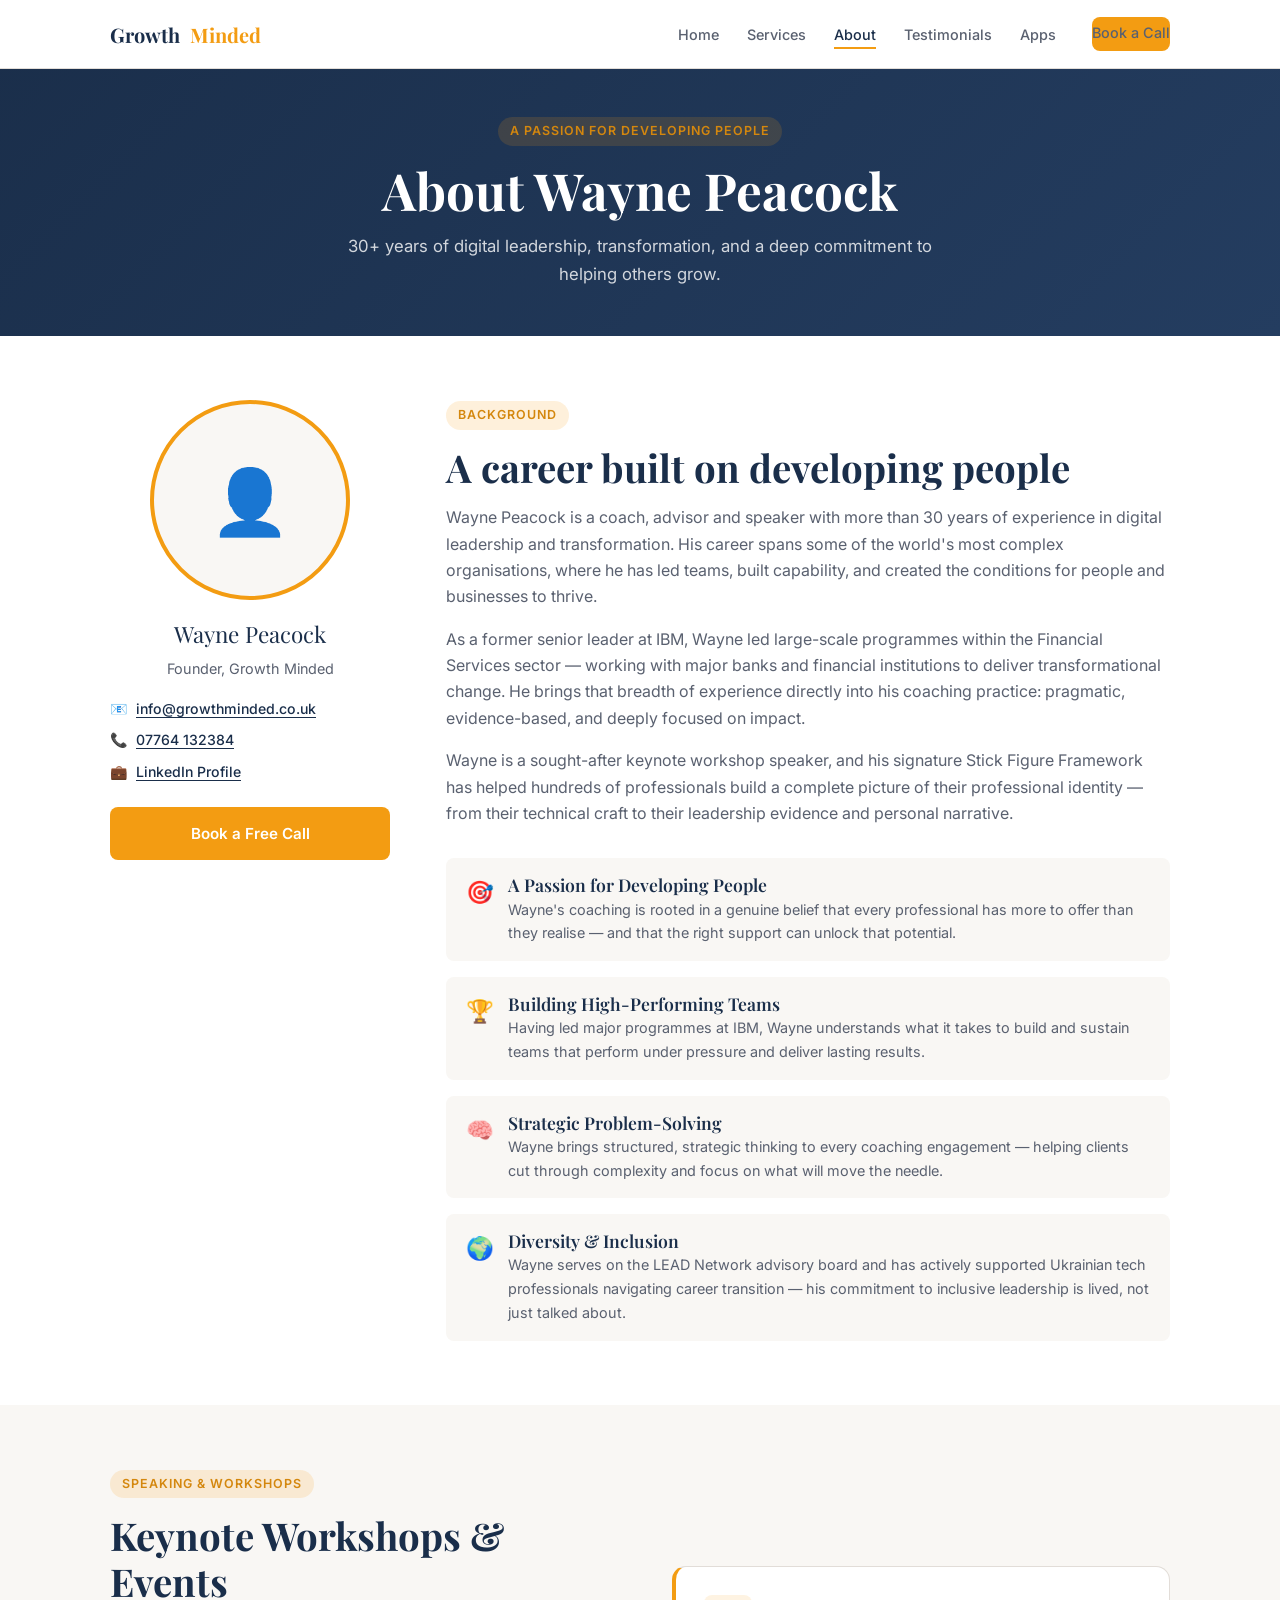
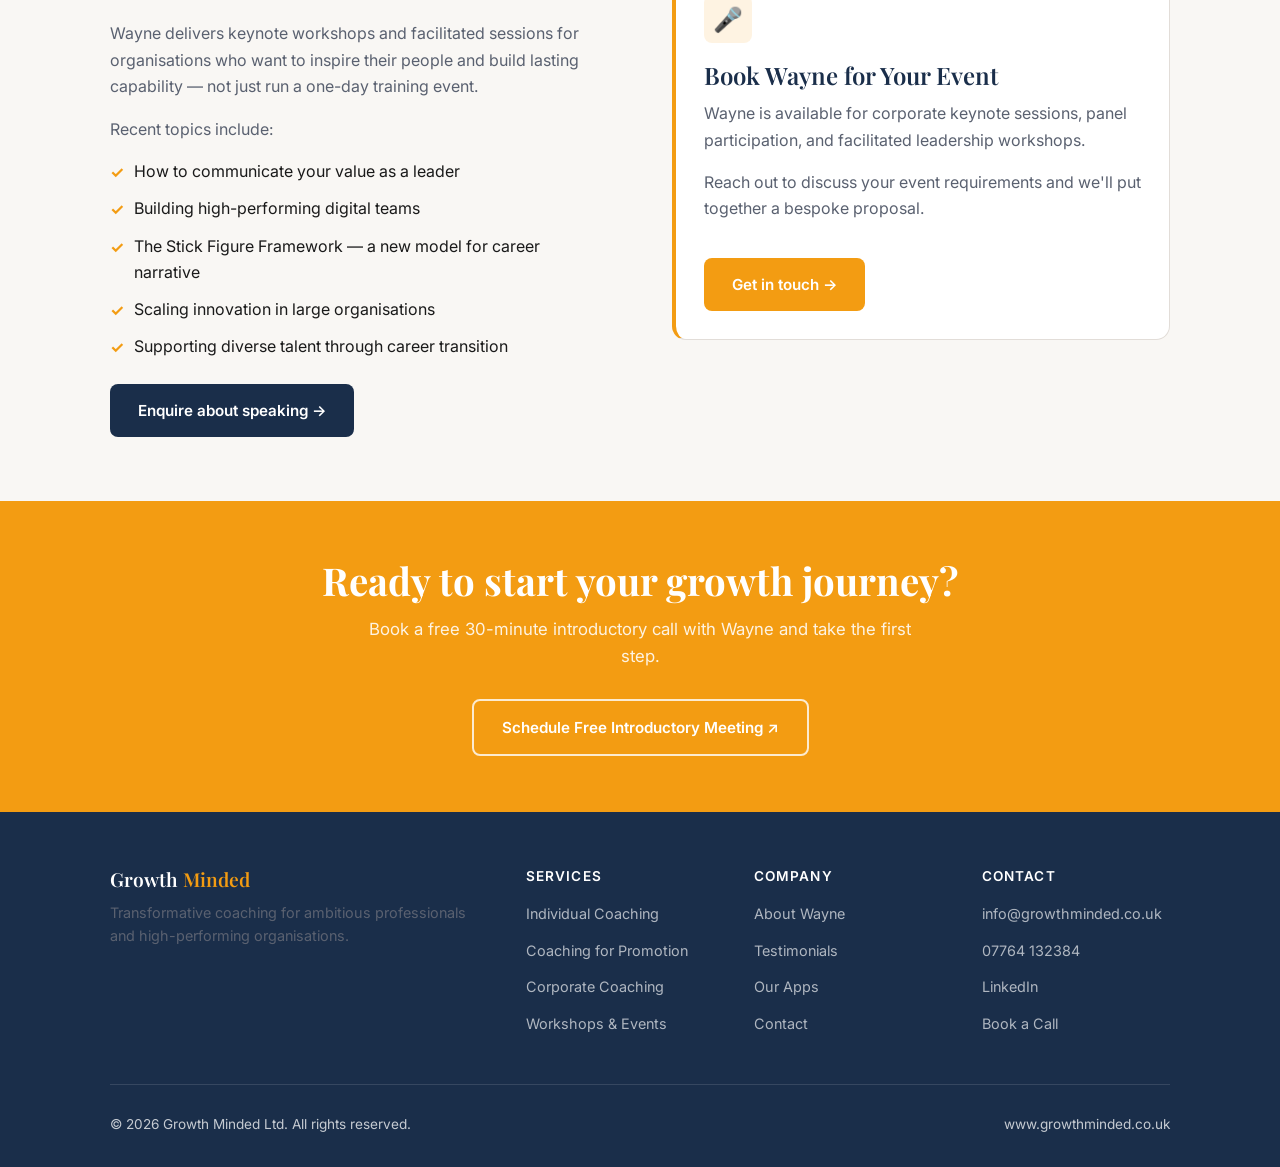
==== about.html @ 67dc6dd6 "Add complete static website — 6 pages, responsive CSS, mobile nav All content sourced from live grow" ====
<!DOCTYPE html>
<html lang="en">
<head>
  <meta charset="UTF-8" />
  <meta name="viewport" content="width=device-width, initial-scale=1.0" />
  <title>About Wayne Peacock — Growth Minded</title>
  <meta name="description" content="Meet Wayne Peacock — 30+ years of digital leadership experience, former IBM senior leader, keynote speaker and founder of Growth Minded." />
  <link rel="preconnect" href="https://fonts.googleapis.com" />
  <link rel="preconnect" href="https://fonts.gstatic.com" crossorigin />
  <link href="https://fonts.googleapis.com/css2?family=Inter:wght@400;500;600;700&family=Playfair+Display:wght@700&display=swap" rel="stylesheet" />
  <link rel="stylesheet" href="css/style.css" />
</head>
<body>

  <nav class="nav">
    <div class="container">
      <a href="index.html" class="nav-logo">Growth <span>Minded</span></a>
      <ul class="nav-links">
        <li><a href="index.html">Home</a></li>
        <li><a href="services.html">Services</a></li>
        <li><a href="about.html" class="active">About</a></li>
        <li><a href="testimonials.html">Testimonials</a></li>
        <li><a href="apps.html">Apps</a></li>
        <li><a href="contact.html" class="btn btn-primary nav-cta">Book a Call</a></li>
      </ul>
      <button class="nav-toggle" id="navToggle" aria-label="Open menu">
        <span></span><span></span><span></span>
      </button>
    </div>
  </nav>
  <div class="nav-mobile" id="navMobile">
    <a href="index.html">Home</a>
    <a href="services.html">Services</a>
    <a href="about.html">About</a>
    <a href="testimonials.html">Testimonials</a>
    <a href="apps.html">Apps</a>
    <a href="contact.html" class="btn btn-primary">Book a Free Call</a>
  </div>

  <div class="page-hero">
    <div class="container">
      <span class="tag">A Passion for Developing People</span>
      <h1>About Wayne Peacock</h1>
      <p>30+ years of digital leadership, transformation, and a deep commitment to helping others grow.</p>
    </div>
  </div>

  <!-- Bio section -->
  <section class="section">
    <div class="container">
      <div class="bio-grid">
        <div class="bio-photo-block">
          <div class="bio-photo">
            <!-- Replace with: <img src="images/wayne-peacock.jpg" alt="Wayne Peacock" /> -->
            👤
          </div>
          <div class="bio-name">Wayne Peacock</div>
          <div class="bio-title">Founder, Growth Minded</div>
          <div class="bio-links" style="margin-top:16px">
            <div class="bio-link">
              📧 <a href="mailto:info@growthminded.co.uk">info@growthminded.co.uk</a>
            </div>
            <div class="bio-link">
              📞 <a href="tel:07764132384">07764 132384</a>
            </div>
            <div class="bio-link">
              💼 <a href="https://www.linkedin.com/in/wayne-peacock-82965b12" target="_blank" rel="noopener">LinkedIn Profile</a>
            </div>
          </div>
          <a href="contact.html" class="btn btn-primary" style="margin-top:24px;width:100%;justify-content:center">Book a Free Call</a>
        </div>

        <div>
          <span class="tag">Background</span>
          <h2>A career built on developing people</h2>
          <p style="margin-top:14px">Wayne Peacock is a coach, advisor and speaker with more than 30 years of experience in digital leadership and transformation. His career spans some of the world's most complex organisations, where he has led teams, built capability, and created the conditions for people and businesses to thrive.</p>

          <p style="margin-top:16px">As a former senior leader at IBM, Wayne led large-scale programmes within the Financial Services sector — working with major banks and financial institutions to deliver transformational change. He brings that breadth of experience directly into his coaching practice: pragmatic, evidence-based, and deeply focused on impact.</p>

          <p style="margin-top:16px">Wayne is a sought-after keynote workshop speaker, and his signature Stick Figure Framework has helped hundreds of professionals build a complete picture of their professional identity — from their technical craft to their leadership evidence and personal narrative.</p>

          <div class="values-list" style="margin-top:32px">
            <div class="value-item">
              <span class="value-icon">🎯</span>
              <div>
                <h4>A Passion for Developing People</h4>
                <p>Wayne's coaching is rooted in a genuine belief that every professional has more to offer than they realise — and that the right support can unlock that potential.</p>
              </div>
            </div>
            <div class="value-item">
              <span class="value-icon">🏆</span>
              <div>
                <h4>Building High-Performing Teams</h4>
                <p>Having led major programmes at IBM, Wayne understands what it takes to build and sustain teams that perform under pressure and deliver lasting results.</p>
              </div>
            </div>
            <div class="value-item">
              <span class="value-icon">🧠</span>
              <div>
                <h4>Strategic Problem-Solving</h4>
                <p>Wayne brings structured, strategic thinking to every coaching engagement — helping clients cut through complexity and focus on what will move the needle.</p>
              </div>
            </div>
            <div class="value-item">
              <span class="value-icon">🌍</span>
              <div>
                <h4>Diversity &amp; Inclusion</h4>
                <p>Wayne serves on the LEAD Network advisory board and has actively supported Ukrainian tech professionals navigating career transition — his commitment to inclusive leadership is lived, not just talked about.</p>
              </div>
            </div>
          </div>
        </div>
      </div>
    </div>
  </section>

  <!-- Speaking / keynote section -->
  <section class="section section-cream">
    <div class="container">
      <div class="split">
        <div class="split-content">
          <span class="tag">Speaking &amp; Workshops</span>
          <h2>Keynote Workshops &amp; Events</h2>
          <p>Wayne delivers keynote workshops and facilitated sessions for organisations who want to inspire their people and build lasting capability — not just run a one-day training event.</p>
          <p>Recent topics include:</p>
          <div class="feature-list" style="margin-top:12px">
            <div class="feature-item">How to communicate your value as a leader</div>
            <div class="feature-item">Building high-performing digital teams</div>
            <div class="feature-item">The Stick Figure Framework — a new model for career narrative</div>
            <div class="feature-item">Scaling innovation in large organisations</div>
            <div class="feature-item">Supporting diverse talent through career transition</div>
          </div>
          <a href="contact.html" class="btn btn-navy" style="margin-top:24px">Enquire about speaking →</a>
        </div>
        <div class="split-content">
          <div class="card" style="border-left:4px solid var(--orange)">
            <div class="card-icon">🎤</div>
            <h3>Book Wayne for Your Event</h3>
            <p>Wayne is available for corporate keynote sessions, panel participation, and facilitated leadership workshops.</p>
            <p style="margin-top:12px">Reach out to discuss your event requirements and we'll put together a bespoke proposal.</p>
            <a href="contact.html" class="btn btn-primary" style="margin-top:20px">Get in touch →</a>
          </div>
        </div>
      </div>
    </div>
  </section>

  <!-- CTA band -->
  <section class="cta-band">
    <div class="container">
      <h2>Ready to start your growth journey?</h2>
      <p>Book a free 30-minute introductory call with Wayne and take the first step.</p>
      <a href="contact.html" class="btn btn-outline">Schedule Free Introductory Meeting ↗</a>
    </div>
  </section>

  <footer class="footer">
    <div class="container">
      <div class="footer-grid">
        <div class="footer-brand">
          <h3>Growth <span>Minded</span></h3>
          <p>Transformative coaching for ambitious professionals and high-performing organisations.</p>
        </div>
        <div class="footer-col">
          <h4>Services</h4>
          <ul>
            <li><a href="services.html">Individual Coaching</a></li>
            <li><a href="services.html">Coaching for Promotion</a></li>
            <li><a href="services.html">Corporate Coaching</a></li>
            <li><a href="services.html">Workshops &amp; Events</a></li>
          </ul>
        </div>
        <div class="footer-col">
          <h4>Company</h4>
          <ul>
            <li><a href="about.html">About Wayne</a></li>
            <li><a href="testimonials.html">Testimonials</a></li>
            <li><a href="apps.html">Our Apps</a></li>
            <li><a href="contact.html">Contact</a></li>
          </ul>
        </div>
        <div class="footer-col">
          <h4>Contact</h4>
          <ul>
            <li><a href="mailto:info@growthminded.co.uk">info@growthminded.co.uk</a></li>
            <li><a href="tel:07764132384">07764 132384</a></li>
            <li><a href="https://www.linkedin.com/in/wayne-peacock-82965b12" target="_blank" rel="noopener">LinkedIn</a></li>
            <li><a href="contact.html">Book a Call</a></li>
          </ul>
        </div>
      </div>
      <div class="footer-bottom">
        <span>&copy; 2026 Growth Minded Ltd. All rights reserved.</span>
        <span>www.growthminded.co.uk</span>
      </div>
    </div>
  </footer>

  <script>
    const toggle = document.getElementById('navToggle');
    const mobile = document.getElementById('navMobile');
    toggle.addEventListener('click', () => {
      toggle.classList.toggle('open');
      mobile.classList.toggle('open');
    });
    mobile.querySelectorAll('a').forEach(a => {
      a.addEventListener('click', () => {
        toggle.classList.remove('open');
        mobile.classList.remove('open');
      });
    });
  </script>
</body>
</html>
---- css/style.css ----
/* ─── Variables ──────────────────────────────────────────── */
:root {
  --navy:        #1a2e4a;
  --navy-light:  #243d60;
  --orange:      #f39c12;
  --orange-dark: #d4870e;
  --cream:       #f9f7f4;
  --white:       #ffffff;
  --text:        #1a1a1a;
  --text-muted:  #5a6170;
  --border:      #e2ddd8;
  --radius:      8px;
  --radius-lg:   14px;
  --shadow:      0 2px 16px rgba(26,46,74,0.10);
  --shadow-lg:   0 6px 32px rgba(26,46,74,0.14);
  --font-serif:  'Playfair Display', Georgia, serif;
  --font-sans:   'Inter', system-ui, -apple-system, sans-serif;
  --max-w:       1100px;
  --nav-h:       68px;
}

/* ─── Reset ──────────────────────────────────────────────── */
*, *::before, *::after { box-sizing: border-box; margin: 0; padding: 0; }
html { scroll-behavior: smooth; }
body {
  font-family: var(--font-sans);
  font-size: 16px;
  line-height: 1.65;
  color: var(--text);
  background: var(--white);
}
img { display: block; max-width: 100%; }
a { color: inherit; text-decoration: none; }
ul { list-style: none; }

/* ─── Typography ─────────────────────────────────────────── */
h1, h2, h3, h4 {
  font-family: var(--font-serif);
  line-height: 1.2;
  color: var(--navy);
}
h1 { font-size: clamp(2rem, 5vw, 3.2rem); font-weight: 700; }
h2 { font-size: clamp(1.6rem, 3.5vw, 2.4rem); font-weight: 700; }
h3 { font-size: clamp(1.15rem, 2.5vw, 1.5rem); font-weight: 600; }
h4 { font-size: 1.1rem; font-weight: 600; }
p  { color: var(--text-muted); }
strong { color: var(--text); font-weight: 600; }

/* ─── Layout helpers ─────────────────────────────────────── */
.container {
  width: 100%;
  max-width: var(--max-w);
  margin-inline: auto;
  padding-inline: 20px;
}
.section { padding: 64px 0; }
.section-sm { padding: 40px 0; }
.section-dark { background: var(--navy); }
.section-cream { background: var(--cream); }
.text-center { text-align: center; }
.text-white { color: var(--white) !important; }
.text-white h1, .text-white h2, .text-white h3, .text-white h4 { color: var(--white); }
.text-white p { color: rgba(255,255,255,0.82); }

.tag {
  display: inline-block;
  background: rgba(243,156,18,0.15);
  color: var(--orange-dark);
  font-size: 0.78rem;
  font-weight: 600;
  letter-spacing: 0.08em;
  text-transform: uppercase;
  padding: 4px 12px;
  border-radius: 20px;
  margin-bottom: 14px;
}
.section-dark .tag {
  background: rgba(243,156,18,0.25);
  color: var(--orange);
}

/* ─── Buttons ────────────────────────────────────────────── */
.btn {
  display: inline-flex;
  align-items: center;
  gap: 8px;
  padding: 14px 28px;
  border-radius: var(--radius);
  font-family: var(--font-sans);
  font-size: 0.95rem;
  font-weight: 600;
  cursor: pointer;
  border: none;
  transition: all 0.2s ease;
  text-decoration: none;
  white-space: nowrap;
}
.btn-primary {
  background: var(--orange);
  color: var(--white);
}
.btn-primary:hover { background: var(--orange-dark); transform: translateY(-1px); box-shadow: var(--shadow); }
.btn-outline {
  background: transparent;
  color: var(--white);
  border: 2px solid rgba(255,255,255,0.7);
}
.btn-outline:hover { background: rgba(255,255,255,0.1); border-color: var(--white); }
.btn-navy {
  background: var(--navy);
  color: var(--white);
}
.btn-navy:hover { background: var(--navy-light); transform: translateY(-1px); box-shadow: var(--shadow); }

/* ─── Navigation ─────────────────────────────────────────── */
.nav {
  position: fixed;
  top: 0; left: 0; right: 0;
  height: var(--nav-h);
  background: var(--white);
  box-shadow: 0 1px 0 var(--border);
  z-index: 100;
  display: flex;
  align-items: center;
}
.nav .container {
  display: flex;
  align-items: center;
  justify-content: space-between;
  height: 100%;
}
.nav-logo {
  font-family: var(--font-serif);
  font-size: 1.25rem;
  font-weight: 700;
  color: var(--navy);
  display: flex;
  align-items: center;
  gap: 10px;
}
.nav-logo span { color: var(--orange); }
.nav-links {
  display: none;
  align-items: center;
  gap: 28px;
}
.nav-links a {
  font-size: 0.9rem;
  font-weight: 500;
  color: var(--text-muted);
  transition: color 0.18s;
  padding: 4px 0;
  border-bottom: 2px solid transparent;
}
.nav-links a:hover,
.nav-links a.active {
  color: var(--navy);
  border-bottom-color: var(--orange);
}
.nav-cta { margin-left: 8px; }

/* Hamburger */
.nav-toggle {
  display: flex;
  flex-direction: column;
  justify-content: center;
  gap: 5px;
  width: 40px;
  height: 40px;
  background: none;
  border: none;
  cursor: pointer;
  padding: 4px;
  border-radius: var(--radius);
}
.nav-toggle span {
  display: block;
  height: 2px;
  background: var(--navy);
  border-radius: 2px;
  transition: all 0.25s;
}
.nav-toggle.open span:nth-child(1) { transform: translateY(7px) rotate(45deg); }
.nav-toggle.open span:nth-child(2) { opacity: 0; }
.nav-toggle.open span:nth-child(3) { transform: translateY(-7px) rotate(-45deg); }

/* Mobile menu */
.nav-mobile {
  display: none;
  position: fixed;
  top: var(--nav-h);
  left: 0; right: 0;
  background: var(--white);
  border-bottom: 1px solid var(--border);
  padding: 20px;
  z-index: 99;
  flex-direction: column;
  gap: 4px;
  box-shadow: var(--shadow-lg);
}
.nav-mobile.open { display: flex; }
.nav-mobile a {
  font-size: 1rem;
  font-weight: 500;
  color: var(--text);
  padding: 12px 16px;
  border-radius: var(--radius);
  transition: background 0.15s;
}
.nav-mobile a:hover { background: var(--cream); color: var(--navy); }
.nav-mobile .btn { margin-top: 8px; width: 100%; justify-content: center; }

@media (min-width: 768px) {
  .nav-links { display: flex; }
  .nav-toggle { display: none; }
}

/* ─── Hero ───────────────────────────────────────────────── */
.hero {
  padding-top: calc(var(--nav-h) + 60px);
  padding-bottom: 72px;
  background: linear-gradient(135deg, var(--navy) 0%, var(--navy-light) 60%, #1e4080 100%);
  position: relative;
  overflow: hidden;
}
.hero::before {
  content: '';
  position: absolute;
  top: -60px; right: -80px;
  width: 420px; height: 420px;
  background: radial-gradient(circle, rgba(243,156,18,0.18) 0%, transparent 70%);
  pointer-events: none;
}
.hero .container { position: relative; z-index: 1; }
.hero-inner {
  display: flex;
  flex-direction: column;
  gap: 40px;
}
.hero-content { max-width: 640px; }
.hero-content .tag { margin-bottom: 18px; }
.hero-content h1 { color: var(--white); margin-bottom: 18px; }
.hero-content p { color: rgba(255,255,255,0.82); font-size: 1.1rem; margin-bottom: 32px; }
.hero-actions { display: flex; flex-wrap: wrap; gap: 14px; }
.hero-stat-grid {
  display: grid;
  grid-template-columns: repeat(3, 1fr);
  gap: 16px;
}
.hero-stat {
  background: rgba(255,255,255,0.08);
  border: 1px solid rgba(255,255,255,0.15);
  border-radius: var(--radius-lg);
  padding: 20px 16px;
  text-align: center;
}
.hero-stat-num {
  font-family: var(--font-serif);
  font-size: 2rem;
  font-weight: 700;
  color: var(--orange);
  display: block;
}
.hero-stat-label {
  font-size: 0.82rem;
  color: rgba(255,255,255,0.72);
}
@media (min-width: 900px) {
  .hero-inner {
    flex-direction: row;
    align-items: center;
    justify-content: space-between;
  }
  .hero-content { max-width: 560px; }
  .hero-stat-grid { grid-template-columns: 1fr; gap: 14px; min-width: 200px; }
  .hero-stat-num { font-size: 1.7rem; }
}

/* ─── Section header ─────────────────────────────────────── */
.section-header { margin-bottom: 48px; }
.section-header p { font-size: 1.05rem; max-width: 600px; }
.text-center .section-header p { margin-inline: auto; }

/* ─── Card grid ──────────────────────────────────────────── */
.card-grid {
  display: grid;
  grid-template-columns: 1fr;
  gap: 24px;
}
@media (min-width: 600px) { .card-grid { grid-template-columns: repeat(2, 1fr); } }
@media (min-width: 960px) { .card-grid { grid-template-columns: repeat(3, 1fr); } }
.card-grid-2 {
  display: grid;
  grid-template-columns: 1fr;
  gap: 24px;
}
@media (min-width: 700px) { .card-grid-2 { grid-template-columns: repeat(2, 1fr); } }

.card {
  background: var(--white);
  border: 1px solid var(--border);
  border-radius: var(--radius-lg);
  padding: 28px;
  transition: box-shadow 0.2s, transform 0.2s;
}
.card:hover { box-shadow: var(--shadow-lg); transform: translateY(-2px); }
.card-icon {
  width: 48px; height: 48px;
  background: rgba(243,156,18,0.12);
  border-radius: var(--radius);
  display: flex; align-items: center; justify-content: center;
  font-size: 1.5rem;
  margin-bottom: 18px;
}
.card h3 { margin-bottom: 10px; }

/* ─── Framework section ──────────────────────────────────── */
.framework {
  display: flex;
  flex-direction: column;
  gap: 40px;
  align-items: center;
}
.framework-visual {
  width: 100%;
  max-width: 380px;
  background: var(--cream);
  border-radius: var(--radius-lg);
  padding: 40px 30px;
  text-align: center;
  border: 2px dashed var(--border);
}
.framework-figure {
  font-size: 5rem;
  line-height: 1;
  margin-bottom: 16px;
}
.framework-visual h3 { margin-bottom: 8px; }
.framework-visual p { font-size: 0.9rem; }
.framework-content { flex: 1; }
.framework-content h2 { margin-bottom: 16px; }
.framework-content p { margin-bottom: 16px; }
.framework-list { display: flex; flex-direction: column; gap: 14px; margin-top: 24px; }
.framework-item {
  display: flex;
  align-items: flex-start;
  gap: 14px;
  padding: 16px 20px;
  background: var(--cream);
  border-radius: var(--radius);
  border-left: 3px solid var(--orange);
}
.framework-item-num {
  font-family: var(--font-serif);
  font-size: 1.3rem;
  font-weight: 700;
  color: var(--orange);
  min-width: 28px;
}
.framework-item h4 { margin-bottom: 2px; }
.framework-item p { font-size: 0.9rem; }
@media (min-width: 800px) {
  .framework { flex-direction: row; align-items: flex-start; gap: 56px; }
  .framework-visual { min-width: 300px; }
}

/* ─── Two-col split ──────────────────────────────────────── */
.split {
  display: flex;
  flex-direction: column;
  gap: 40px;
}
.split-content { flex: 1; }
.split-content h2 { margin-bottom: 16px; }
.split-content p { margin-bottom: 16px; }
@media (min-width: 800px) {
  .split { flex-direction: row; align-items: center; gap: 64px; }
  .split.reverse { flex-direction: row-reverse; }
}

/* ─── Testimonials ───────────────────────────────────────── */
.testimonial-grid {
  display: grid;
  grid-template-columns: 1fr;
  gap: 24px;
}
@media (min-width: 640px) { .testimonial-grid { grid-template-columns: repeat(2, 1fr); } }
@media (min-width: 960px) { .testimonial-grid { grid-template-columns: repeat(3, 1fr); } }
.testimonial-card {
  background: var(--white);
  border: 1px solid var(--border);
  border-radius: var(--radius-lg);
  padding: 28px;
  display: flex;
  flex-direction: column;
  gap: 18px;
}
.section-dark .testimonial-card {
  background: rgba(255,255,255,0.07);
  border-color: rgba(255,255,255,0.12);
}
.testimonial-quote {
  font-size: 0.95rem;
  line-height: 1.7;
  color: var(--text-muted);
  flex: 1;
  font-style: italic;
}
.section-dark .testimonial-quote { color: rgba(255,255,255,0.78); }
.testimonial-stars { color: var(--orange); font-size: 0.9rem; letter-spacing: 2px; }
.testimonial-author {
  display: flex;
  align-items: center;
  gap: 12px;
}
.testimonial-avatar {
  width: 42px; height: 42px;
  border-radius: 50%;
  background: var(--navy);
  color: var(--white);
  display: flex; align-items: center; justify-content: center;
  font-weight: 700;
  font-size: 0.85rem;
  flex-shrink: 0;
}
.section-dark .testimonial-avatar { background: rgba(243,156,18,0.25); color: var(--orange); }
.testimonial-name { font-weight: 600; font-size: 0.9rem; color: var(--text); }
.section-dark .testimonial-name { color: var(--white); }
.testimonial-role { font-size: 0.82rem; color: var(--text-muted); }
.section-dark .testimonial-role { color: rgba(255,255,255,0.6); }

/* ─── CTA band ───────────────────────────────────────────── */
.cta-band {
  background: var(--orange);
  padding: 56px 0;
  text-align: center;
}
.cta-band h2 { color: var(--white); margin-bottom: 12px; }
.cta-band p { color: rgba(255,255,255,0.88); font-size: 1.05rem; margin-bottom: 28px; max-width: 560px; margin-inline: auto; margin-bottom: 28px; }
.cta-band .btn-outline { border-color: rgba(255,255,255,0.8); }
.cta-band .btn-outline:hover { background: rgba(255,255,255,0.15); }

/* ─── Service pills ──────────────────────────────────────── */
.service-tag {
  display: inline-block;
  background: var(--cream);
  color: var(--navy);
  font-size: 0.82rem;
  font-weight: 600;
  padding: 4px 12px;
  border-radius: 20px;
  margin: 3px 3px 3px 0;
  border: 1px solid var(--border);
}

/* ─── About page ─────────────────────────────────────────── */
.bio-grid {
  display: grid;
  grid-template-columns: 1fr;
  gap: 32px;
  align-items: start;
}
@media (min-width: 800px) {
  .bio-grid { grid-template-columns: 280px 1fr; gap: 56px; }
}
.bio-photo-block {
  text-align: center;
}
.bio-photo {
  width: 200px; height: 200px;
  border-radius: 50%;
  background: var(--cream);
  border: 4px solid var(--orange);
  margin: 0 auto 16px;
  display: flex; align-items: center; justify-content: center;
  font-size: 4rem;
  overflow: hidden;
}
.bio-photo img { width: 100%; height: 100%; object-fit: cover; }
.bio-name { font-family: var(--font-serif); font-size: 1.4rem; color: var(--navy); margin-bottom: 4px; }
.bio-title { font-size: 0.9rem; color: var(--text-muted); margin-bottom: 16px; }
.bio-links { display: flex; flex-direction: column; gap: 8px; }
.bio-link {
  display: flex; align-items: center; gap: 8px;
  font-size: 0.88rem; color: var(--text-muted);
}
.bio-link a { color: var(--navy); font-weight: 500; text-decoration: underline; text-underline-offset: 3px; }
.values-list { display: flex; flex-direction: column; gap: 16px; margin-top: 24px; }
.value-item {
  display: flex; gap: 14px; align-items: flex-start;
  padding: 16px 20px;
  background: var(--cream);
  border-radius: var(--radius);
}
.value-icon { font-size: 1.4rem; min-width: 28px; }
.value-item h4 { margin-bottom: 2px; }
.value-item p { font-size: 0.9rem; }

/* ─── Apps page ──────────────────────────────────────────── */
.app-card {
  background: var(--white);
  border: 1px solid var(--border);
  border-radius: var(--radius-lg);
  padding: 36px;
  display: flex;
  flex-direction: column;
  gap: 20px;
}
.app-card + .app-card { margin-top: 32px; }
.app-icon {
  width: 64px; height: 64px;
  border-radius: var(--radius-lg);
  background: var(--navy);
  display: flex; align-items: center; justify-content: center;
  font-size: 2rem;
}
.app-card h2 { margin-bottom: 8px; }
.app-card p { font-size: 1rem; }
.feature-list { display: flex; flex-direction: column; gap: 10px; margin-top: 8px; }
.feature-item { display: flex; align-items: flex-start; gap: 10px; }
.feature-item::before { content: '✓'; color: var(--orange); font-weight: 700; margin-top: 1px; flex-shrink: 0; }

/* ─── Contact page ───────────────────────────────────────── */
.contact-grid {
  display: grid;
  grid-template-columns: 1fr;
  gap: 40px;
}
@media (min-width: 800px) {
  .contact-grid { grid-template-columns: 1fr 1.3fr; gap: 64px; align-items: start; }
}
.contact-info h2 { margin-bottom: 16px; }
.contact-info p { margin-bottom: 28px; }
.contact-methods { display: flex; flex-direction: column; gap: 16px; }
.contact-method {
  display: flex; align-items: flex-start; gap: 16px;
  padding: 18px 20px;
  background: var(--cream);
  border-radius: var(--radius);
}
.contact-method-icon {
  width: 40px; height: 40px;
  background: var(--navy);
  color: var(--white);
  border-radius: var(--radius);
  display: flex; align-items: center; justify-content: center;
  font-size: 1.1rem;
  flex-shrink: 0;
}
.contact-method h4 { margin-bottom: 2px; font-size: 0.85rem; text-transform: uppercase; letter-spacing: 0.05em; }
.contact-method a, .contact-method p { font-size: 0.95rem; color: var(--navy); font-weight: 500; }
.contact-method a:hover { color: var(--orange-dark); text-decoration: underline; }
.booking-card {
  background: var(--navy);
  color: var(--white);
  border-radius: var(--radius-lg);
  padding: 36px;
  text-align: center;
}
.booking-card h2 { color: var(--white); margin-bottom: 12px; }
.booking-card p { color: rgba(255,255,255,0.8); margin-bottom: 28px; }
.booking-features { display: flex; flex-direction: column; gap: 10px; margin-bottom: 28px; text-align: left; }
.booking-feature {
  display: flex; align-items: center; gap: 10px;
  font-size: 0.9rem; color: rgba(255,255,255,0.85);
}
.booking-feature-icon { color: var(--orange); font-size: 1rem; }

/* ─── Page hero (inner pages) ────────────────────────────── */
.page-hero {
  padding-top: calc(var(--nav-h) + 48px);
  padding-bottom: 48px;
  background: linear-gradient(135deg, var(--navy) 0%, var(--navy-light) 100%);
  text-align: center;
}
.page-hero h1 { color: var(--white); margin-bottom: 12px; }
.page-hero p { color: rgba(255,255,255,0.8); font-size: 1.05rem; max-width: 600px; margin-inline: auto; }

/* ─── Footer ─────────────────────────────────────────────── */
.footer {
  background: var(--navy);
  color: rgba(255,255,255,0.75);
  padding: 56px 0 32px;
}
.footer-grid {
  display: grid;
  grid-template-columns: 1fr;
  gap: 40px;
  margin-bottom: 48px;
}
@media (min-width: 640px) { .footer-grid { grid-template-columns: repeat(2, 1fr); } }
@media (min-width: 900px) { .footer-grid { grid-template-columns: 2fr 1fr 1fr 1fr; } }
.footer-brand h3 {
  font-family: var(--font-serif);
  color: var(--white);
  font-size: 1.2rem;
  margin-bottom: 10px;
}
.footer-brand h3 span { color: var(--orange); }
.footer-brand p { font-size: 0.9rem; line-height: 1.6; }
.footer-col h4 {
  color: var(--white);
  font-size: 0.85rem;
  text-transform: uppercase;
  letter-spacing: 0.08em;
  margin-bottom: 16px;
  font-family: var(--font-sans);
}
.footer-col ul { display: flex; flex-direction: column; gap: 10px; }
.footer-col a {
  font-size: 0.9rem;
  color: rgba(255,255,255,0.65);
  transition: color 0.15s;
}
.footer-col a:hover { color: var(--orange); }
.footer-bottom {
  border-top: 1px solid rgba(255,255,255,0.12);
  padding-top: 28px;
  display: flex;
  flex-direction: column;
  gap: 12px;
  align-items: center;
  text-align: center;
  font-size: 0.85rem;
}
@media (min-width: 600px) {
  .footer-bottom { flex-direction: row; justify-content: space-between; text-align: left; }
}

/* ─── Divider ────────────────────────────────────────────── */
.divider {
  height: 1px;
  background: var(--border);
  margin: 0;
}

/* ─── Scroll offset for fixed nav ───────────────────────── */
section[id], div[id] { scroll-margin-top: calc(var(--nav-h) + 16px); }
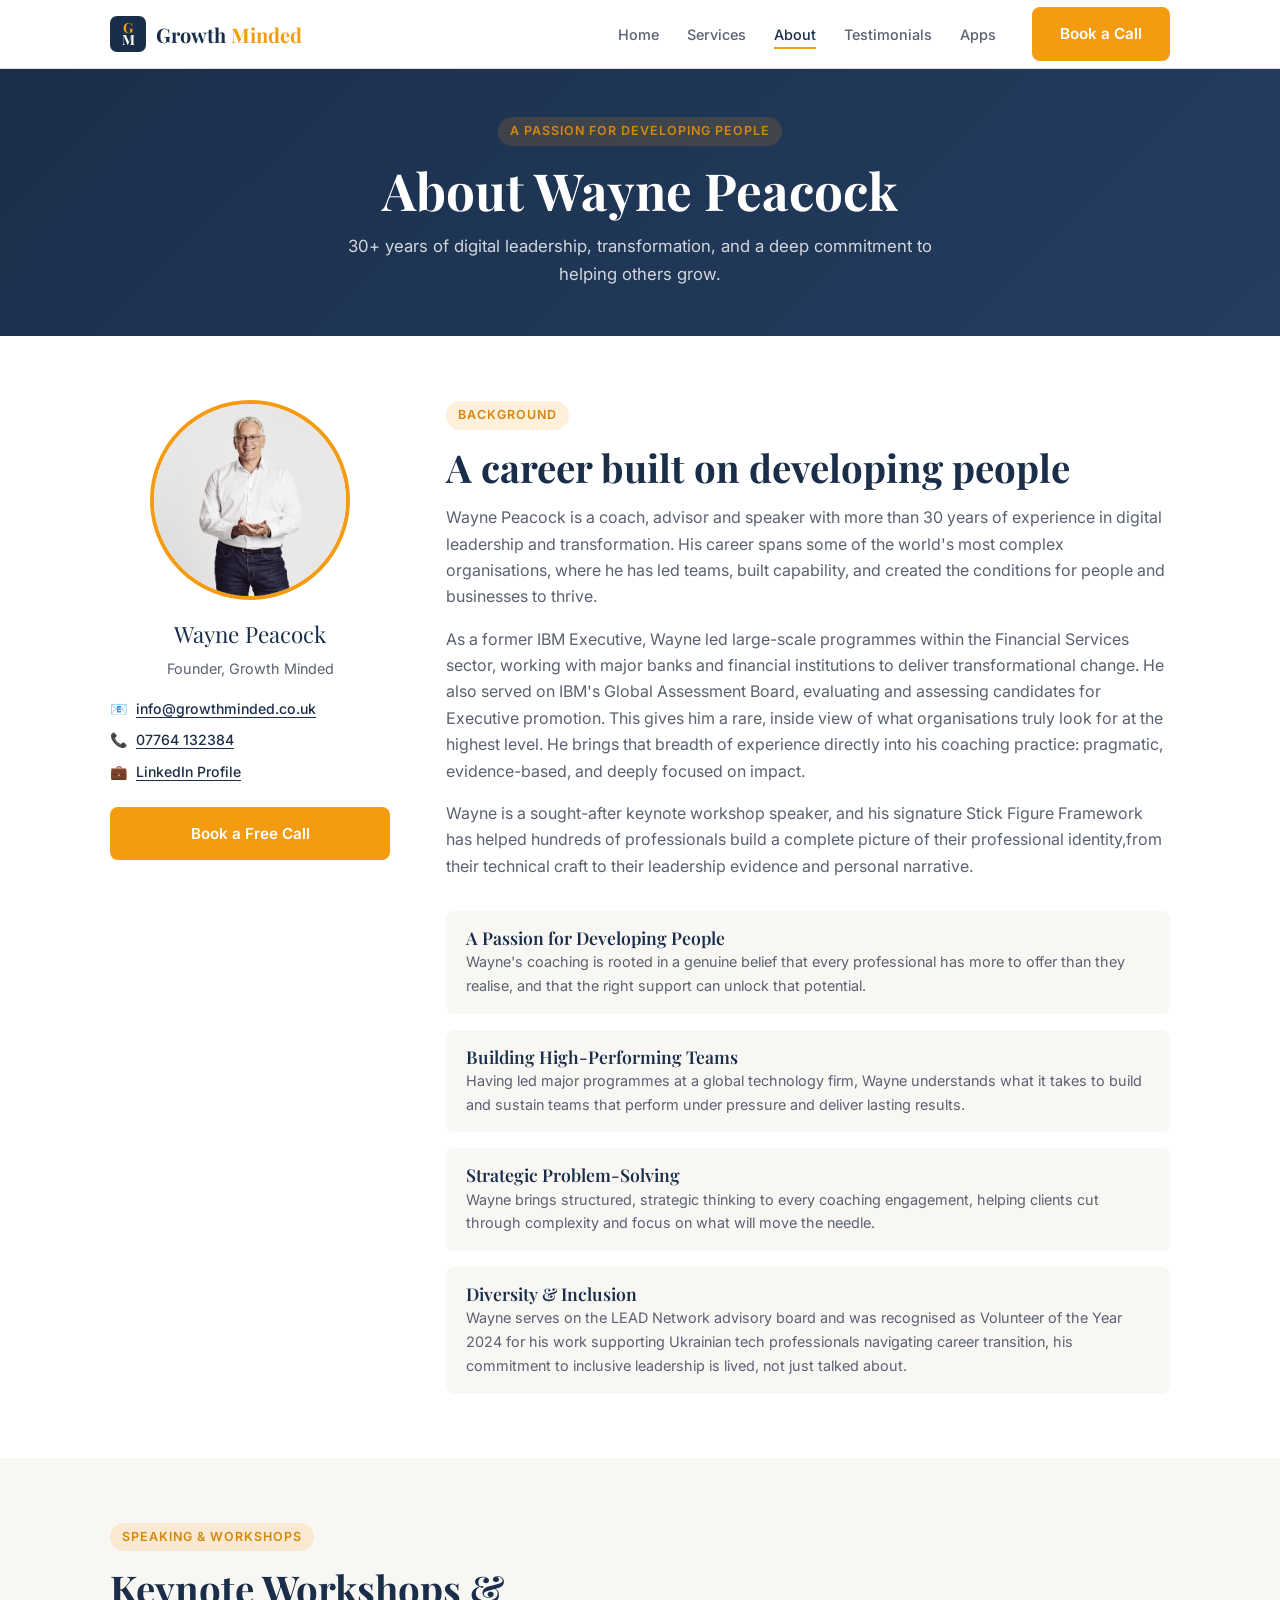
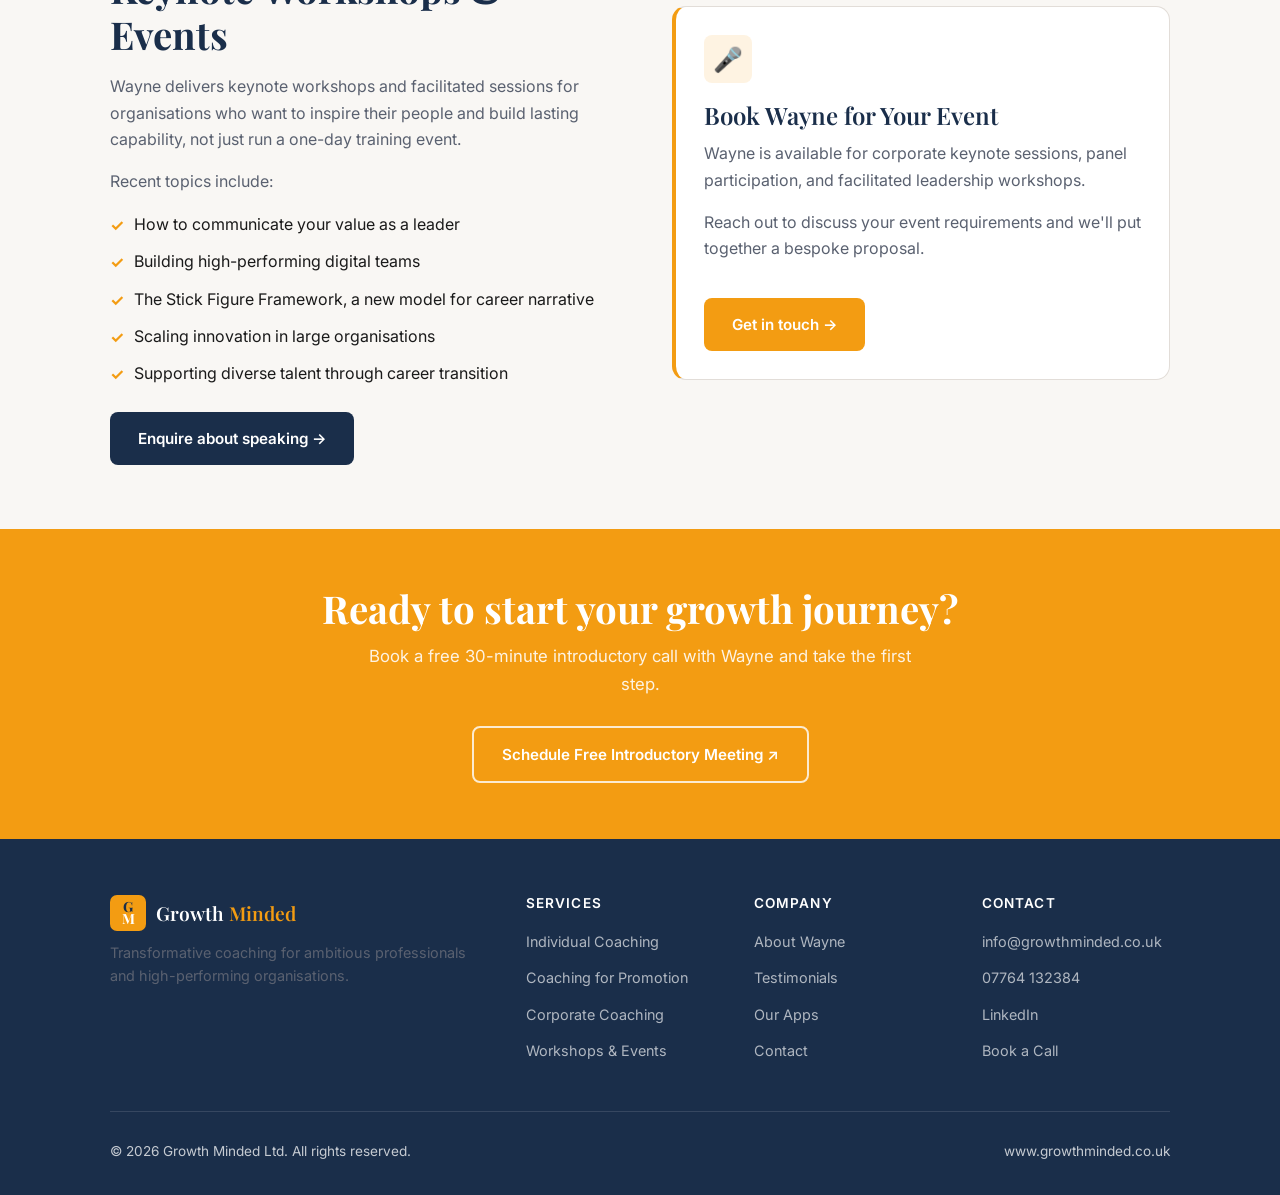
==== commit c8aaca1d: "Update site content, add pre-launch trial page, and include product images Co-Authored-By: Claude So" ====
--- a/about.html
+++ b/about.html
@@ -4,7 +4,7 @@
   <meta charset="UTF-8" />
   <meta name="viewport" content="width=device-width, initial-scale=1.0" />
   <title>About Wayne Peacock — Growth Minded</title>
-  <meta name="description" content="Meet Wayne Peacock — 30+ years of digital leadership experience, former IBM senior leader, keynote speaker and founder of Growth Minded." />
+  <meta name="description" content="Meet Wayne Peacock,30+ years of digital leadership experience, former IBM senior leader, keynote speaker and founder of Growth Minded." />
   <link rel="preconnect" href="https://fonts.googleapis.com" />
   <link rel="preconnect" href="https://fonts.gstatic.com" crossorigin />
   <link href="https://fonts.googleapis.com/css2?family=Inter:wght@400;500;600;700&family=Playfair+Display:wght@700&display=swap" rel="stylesheet" />
@@ -14,7 +14,7 @@
 
   <nav class="nav">
     <div class="container">
-      <a href="index.html" class="nav-logo">Growth <span>Minded</span></a>
+      <a href="index.html" class="nav-logo"><svg class="logo-mark" width="36" height="36" viewBox="0 0 36 36" fill="none" xmlns="http://www.w3.org/2000/svg" aria-hidden="true"><rect width="36" height="36" rx="7" fill="#1a2e4a"/><text x="18" y="13" text-anchor="middle" dominant-baseline="middle" font-family="Playfair Display, Georgia, serif" font-weight="700" font-size="14" fill="#f39c12">G</text><text x="18" y="25" text-anchor="middle" dominant-baseline="middle" font-family="Playfair Display, Georgia, serif" font-weight="700" font-size="14" fill="white">M</text></svg><span class="nav-wordmark">Growth <span>Minded</span></span></a>
       <ul class="nav-links">
         <li><a href="index.html">Home</a></li>
         <li><a href="services.html">Services</a></li>
@@ -51,8 +51,7 @@
       <div class="bio-grid">
         <div class="bio-photo-block">
           <div class="bio-photo">
-            <!-- Replace with: <img src="images/wayne-peacock.jpg" alt="Wayne Peacock" /> -->
-            👤
+            <img src="images/Wayne.jpeg" alt="Wayne Peacock" />
           </div>
           <div class="bio-name">Wayne Peacock</div>
           <div class="bio-title">Founder, Growth Minded</div>
@@ -75,37 +74,33 @@
           <h2>A career built on developing people</h2>
           <p style="margin-top:14px">Wayne Peacock is a coach, advisor and speaker with more than 30 years of experience in digital leadership and transformation. His career spans some of the world's most complex organisations, where he has led teams, built capability, and created the conditions for people and businesses to thrive.</p>
 
-          <p style="margin-top:16px">As a former senior leader at IBM, Wayne led large-scale programmes within the Financial Services sector — working with major banks and financial institutions to deliver transformational change. He brings that breadth of experience directly into his coaching practice: pragmatic, evidence-based, and deeply focused on impact.</p>
-
-          <p style="margin-top:16px">Wayne is a sought-after keynote workshop speaker, and his signature Stick Figure Framework has helped hundreds of professionals build a complete picture of their professional identity — from their technical craft to their leadership evidence and personal narrative.</p>
+          <p style="margin-top:16px">As a former IBM Executive, Wayne led large-scale programmes within the Financial Services sector, working with major banks and financial institutions to deliver transformational change. He also served on IBM's Global Assessment Board, evaluating and assessing candidates for Executive promotion. This gives him a rare, inside view of what organisations truly look for at the highest level. He brings that breadth of experience directly into his coaching practice: pragmatic, evidence-based, and deeply focused on impact.</p>
+
+          <p style="margin-top:16px">Wayne is a sought-after keynote workshop speaker, and his signature Stick Figure Framework has helped hundreds of professionals build a complete picture of their professional identity,from their technical craft to their leadership evidence and personal narrative.</p>
 
           <div class="values-list" style="margin-top:32px">
             <div class="value-item">
-              <span class="value-icon">🎯</span>
               <div>
                 <h4>A Passion for Developing People</h4>
-                <p>Wayne's coaching is rooted in a genuine belief that every professional has more to offer than they realise — and that the right support can unlock that potential.</p>
-              </div>
-            </div>
-            <div class="value-item">
-              <span class="value-icon">🏆</span>
+                <p>Wayne's coaching is rooted in a genuine belief that every professional has more to offer than they realise, and that the right support can unlock that potential.</p>
+              </div>
+            </div>
+            <div class="value-item">
               <div>
                 <h4>Building High-Performing Teams</h4>
-                <p>Having led major programmes at IBM, Wayne understands what it takes to build and sustain teams that perform under pressure and deliver lasting results.</p>
-              </div>
-            </div>
-            <div class="value-item">
-              <span class="value-icon">🧠</span>
+                <p>Having led major programmes at a global technology firm, Wayne understands what it takes to build and sustain teams that perform under pressure and deliver lasting results.</p>
+              </div>
+            </div>
+            <div class="value-item">
               <div>
                 <h4>Strategic Problem-Solving</h4>
-                <p>Wayne brings structured, strategic thinking to every coaching engagement — helping clients cut through complexity and focus on what will move the needle.</p>
-              </div>
-            </div>
-            <div class="value-item">
-              <span class="value-icon">🌍</span>
+                <p>Wayne brings structured, strategic thinking to every coaching engagement, helping clients cut through complexity and focus on what will move the needle.</p>
+              </div>
+            </div>
+            <div class="value-item">
               <div>
                 <h4>Diversity &amp; Inclusion</h4>
-                <p>Wayne serves on the LEAD Network advisory board and has actively supported Ukrainian tech professionals navigating career transition — his commitment to inclusive leadership is lived, not just talked about.</p>
+                <p>Wayne serves on the LEAD Network advisory board and was recognised as Volunteer of the Year 2024 for his work supporting Ukrainian tech professionals navigating career transition, his commitment to inclusive leadership is lived, not just talked about.</p>
               </div>
             </div>
           </div>
@@ -121,12 +116,12 @@
         <div class="split-content">
           <span class="tag">Speaking &amp; Workshops</span>
           <h2>Keynote Workshops &amp; Events</h2>
-          <p>Wayne delivers keynote workshops and facilitated sessions for organisations who want to inspire their people and build lasting capability — not just run a one-day training event.</p>
+          <p>Wayne delivers keynote workshops and facilitated sessions for organisations who want to inspire their people and build lasting capability, not just run a one-day training event.</p>
           <p>Recent topics include:</p>
           <div class="feature-list" style="margin-top:12px">
             <div class="feature-item">How to communicate your value as a leader</div>
             <div class="feature-item">Building high-performing digital teams</div>
-            <div class="feature-item">The Stick Figure Framework — a new model for career narrative</div>
+            <div class="feature-item">The Stick Figure Framework, a new model for career narrative</div>
             <div class="feature-item">Scaling innovation in large organisations</div>
             <div class="feature-item">Supporting diverse talent through career transition</div>
           </div>
@@ -158,7 +153,7 @@
     <div class="container">
       <div class="footer-grid">
         <div class="footer-brand">
-          <h3>Growth <span>Minded</span></h3>
+          <h3><svg class="logo-mark" width="36" height="36" viewBox="0 0 36 36" fill="none" xmlns="http://www.w3.org/2000/svg" aria-hidden="true"><rect width="36" height="36" rx="7" fill="#f39c12"/><text x="18" y="13" text-anchor="middle" dominant-baseline="middle" font-family="Playfair Display, Georgia, serif" font-weight="700" font-size="14" fill="#1a2e4a">G</text><text x="18" y="25" text-anchor="middle" dominant-baseline="middle" font-family="Playfair Display, Georgia, serif" font-weight="700" font-size="14" fill="white">M</text></svg><span class="nav-wordmark">Growth <span>Minded</span></span></h3>
           <p>Transformative coaching for ambitious professionals and high-performing organisations.</p>
         </div>
         <div class="footer-col">
--- a/css/style.css
+++ b/css/style.css
@@ -138,13 +138,15 @@
   align-items: center;
   gap: 10px;
 }
-.nav-logo span { color: var(--orange); }
+.nav-wordmark { color: inherit; }
+.nav-wordmark span { color: var(--orange); }
+.logo-mark { flex-shrink: 0; }
 .nav-links {
   display: none;
   align-items: center;
   gap: 28px;
 }
-.nav-links a {
+.nav-links a:not(.btn) {
   font-size: 0.9rem;
   font-weight: 500;
   color: var(--text-muted);
@@ -152,8 +154,8 @@
   padding: 4px 0;
   border-bottom: 2px solid transparent;
 }
-.nav-links a:hover,
-.nav-links a.active {
+.nav-links a:not(.btn):hover,
+.nav-links a:not(.btn).active {
   color: var(--navy);
   border-bottom-color: var(--orange);
 }
@@ -279,7 +281,7 @@
 /* ─── Section header ─────────────────────────────────────── */
 .section-header { margin-bottom: 48px; }
 .section-header p { font-size: 1.05rem; max-width: 600px; }
-.text-center .section-header p { margin-inline: auto; }
+.section-header.text-center p { margin-inline: auto; }
 
 /* ─── Card grid ──────────────────────────────────────────── */
 .card-grid {
@@ -492,7 +494,6 @@
   background: var(--cream);
   border-radius: var(--radius);
 }
-.value-icon { font-size: 1.4rem; min-width: 28px; }
 .value-item h4 { margin-bottom: 2px; }
 .value-item p { font-size: 0.9rem; }
 
@@ -595,8 +596,11 @@
   color: var(--white);
   font-size: 1.2rem;
   margin-bottom: 10px;
-}
-.footer-brand h3 span { color: var(--orange); }
+  display: flex;
+  align-items: center;
+  gap: 10px;
+}
+.footer-brand h3 .nav-wordmark span { color: var(--orange); }
 .footer-brand p { font-size: 0.9rem; line-height: 1.6; }
 .footer-col h4 {
   color: var(--white);
@@ -636,3 +640,174 @@
 
 /* ─── Scroll offset for fixed nav ───────────────────────── */
 section[id], div[id] { scroll-margin-top: calc(var(--nav-h) + 16px); }
+
+/* ─── App screenshots ────────────────────────────────────── */
+.app-screenshot {
+  margin: 24px 0;
+  border-radius: 12px;
+  overflow: hidden;
+  border: 1px solid var(--border);
+  box-shadow: 0 4px 24px rgba(0,0,0,0.10);
+}
+.app-screenshot img {
+  width: 100%;
+  display: block;
+  max-height: 420px;
+  object-fit: contain;
+  background: #f8f9fa;
+}
+
+/* ─── Service cards with images ─────────────────────────── */
+.card--has-image { padding: 0; }
+.card--has-image .card-body { padding: 24px; }
+.service-card-img {
+  width: 100%;
+  height: 200px;
+  object-fit: cover;
+  border-radius: 12px 12px 0 0;
+  display: block;
+}
+.card-header-band {
+  border-radius: 12px 12px 0 0;
+  background: var(--navy);
+  display: flex;
+  align-items: center;
+  justify-content: center;
+  min-height: 90px;
+  padding: 24px;
+}
+.card-header-band h3 {
+  color: white;
+  font-size: 1.25rem;
+  margin: 0;
+  text-align: center;
+  line-height: 1.3;
+}
+.card-header-band--orange { background: var(--orange); }
+.card-header-band--orange h3 { color: var(--navy); }
+.service-subtitle {
+  font-size: 0.88rem;
+  font-weight: 600;
+  color: var(--orange);
+  margin-bottom: 10px;
+  font-style: italic;
+}
+
+/* ─── Image carousel ────────────────────────────────────── */
+.carousel {
+  position: relative;
+  border-radius: 12px;
+  overflow: hidden;
+  border: 1px solid var(--border);
+  box-shadow: 0 4px 24px rgba(0,0,0,0.10);
+  margin: 24px 0;
+  background: #f8f9fa;
+}
+.carousel-track {
+  display: flex;
+  transition: transform 0.35s ease;
+}
+.carousel-slide {
+  min-width: 100%;
+  flex-shrink: 0;
+}
+.carousel-slide img {
+  width: 100%;
+  display: block;
+  max-height: 420px;
+  object-fit: contain;
+}
+.carousel-btn {
+  position: absolute;
+  top: 50%;
+  transform: translateY(-50%);
+  background: rgba(26,46,74,0.75);
+  color: #fff;
+  border: none;
+  width: 40px;
+  height: 40px;
+  border-radius: 50%;
+  font-size: 1.5rem;
+  cursor: pointer;
+  display: flex;
+  align-items: center;
+  justify-content: center;
+  transition: background 0.2s;
+  z-index: 2;
+}
+.carousel-btn:hover { background: var(--navy); }
+.carousel-prev { left: 10px; }
+.carousel-next { right: 10px; }
+
+/* ─── App video embeds ───────────────────────────────────── */
+.app-video { margin: 24px 0 8px; }
+.app-video-section { margin: 32px 0 8px; }
+.video-list {
+  list-style: none;
+  margin: 12px 0 0;
+  padding: 0;
+  display: grid;
+  grid-template-columns: 1fr 1fr;
+  gap: 1px;
+  background: var(--border);
+  border: 1px solid var(--border);
+  border-radius: var(--radius);
+  overflow: hidden;
+}
+.video-list li { background: white; }
+@media (max-width: 640px) { .video-list { grid-template-columns: 1fr; } }
+.video-list li a {
+  display: flex;
+  align-items: center;
+  gap: 12px;
+  padding: 13px 20px;
+  color: var(--navy);
+  font-weight: 500;
+  font-size: 0.95rem;
+  text-decoration: none;
+  transition: background 0.15s, color 0.15s;
+}
+.video-list li a::before {
+  content: '▶';
+  color: var(--orange);
+  font-size: 0.7rem;
+  flex-shrink: 0;
+}
+.video-list li a:hover { background: var(--cream); color: var(--orange); }
+.app-video-grid {
+  display: grid;
+  grid-template-columns: 1fr 1fr;
+  gap: 24px;
+  margin-top: 12px;
+}
+@media (max-width: 640px) {
+  .app-video-grid { grid-template-columns: 1fr; }
+}
+.app-video-item-label {
+  font-size: 0.85rem;
+  font-weight: 600;
+  color: var(--navy);
+  margin-bottom: 8px;
+}
+.app-video-label {
+  font-size: 0.85rem;
+  font-weight: 600;
+  text-transform: uppercase;
+  letter-spacing: 0.06em;
+  color: var(--navy);
+  margin-bottom: 10px;
+}
+.app-video-wrapper {
+  position: relative;
+  padding-bottom: 56.25%;
+  height: 0;
+  border-radius: 12px;
+  overflow: hidden;
+  border: 1px solid var(--border);
+}
+.app-video-wrapper iframe {
+  position: absolute;
+  top: 0; left: 0;
+  width: 100%; height: 100%;
+  border: none;
+}
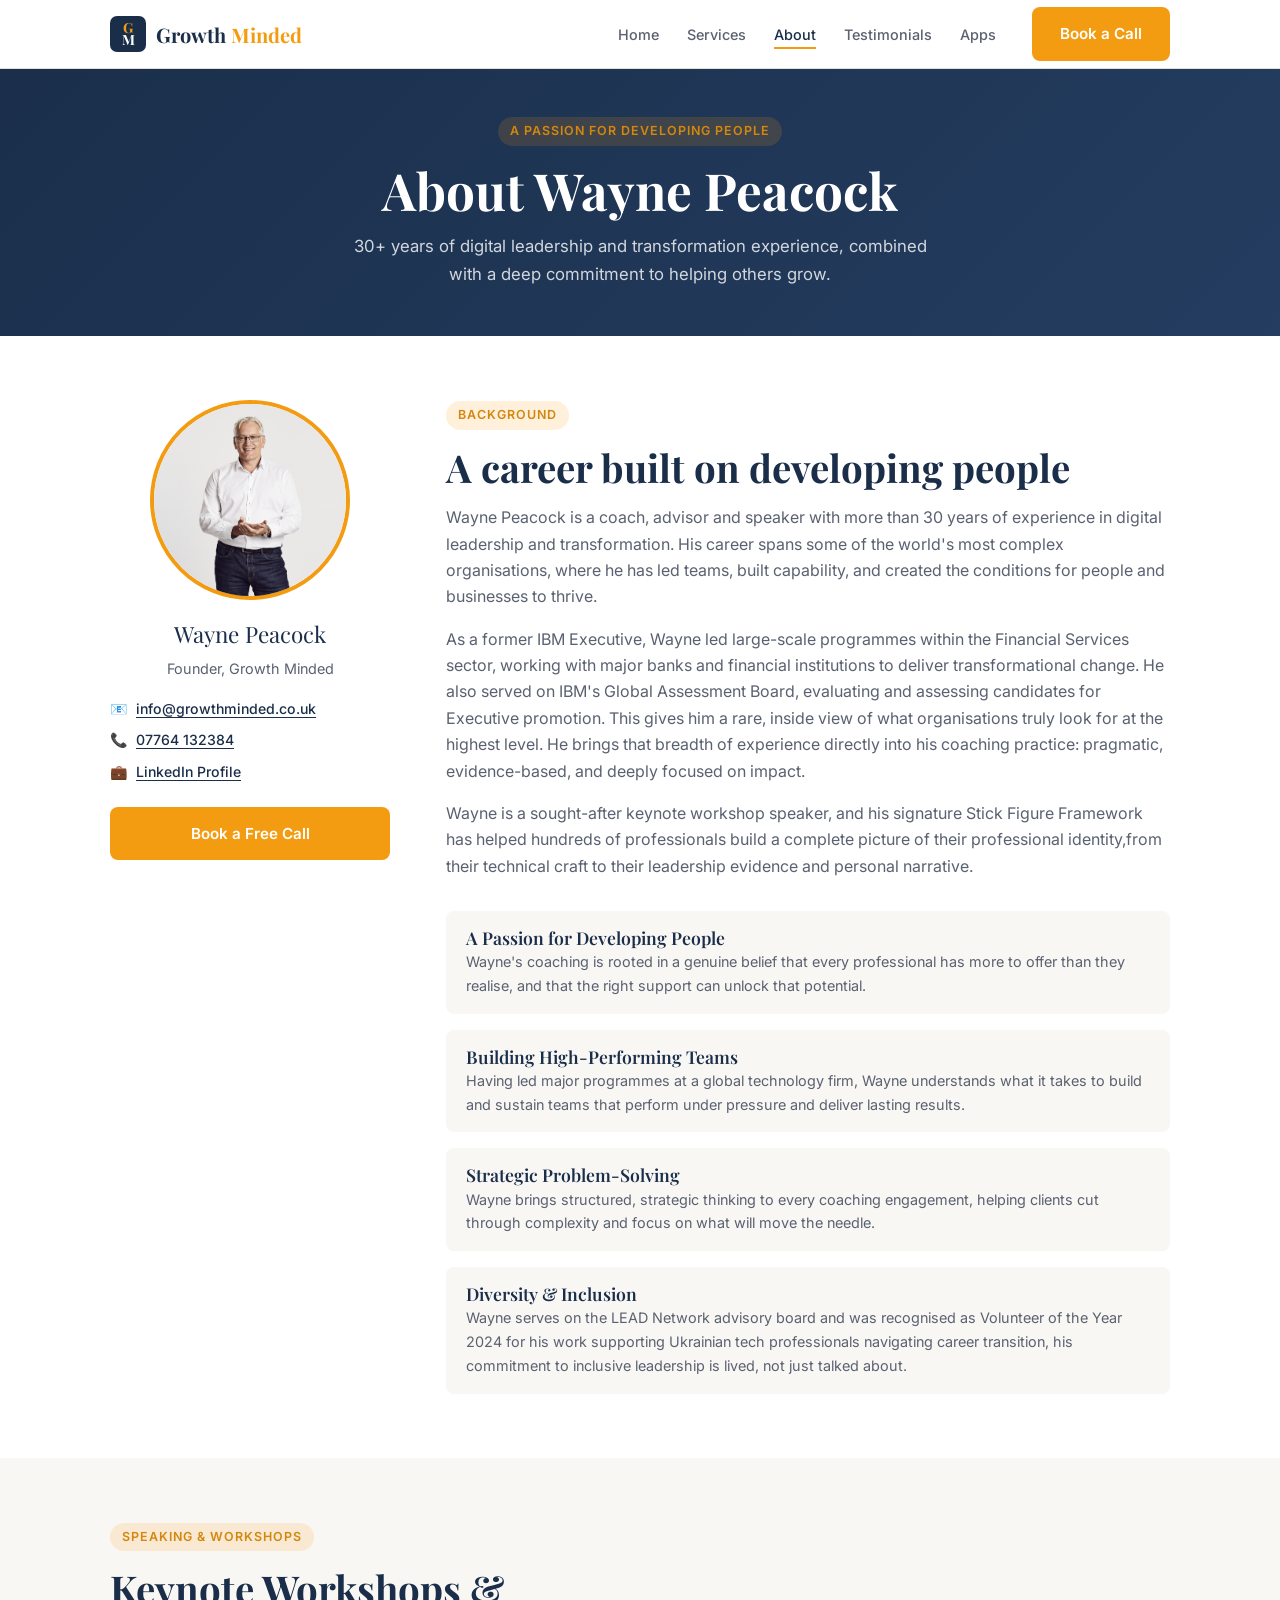
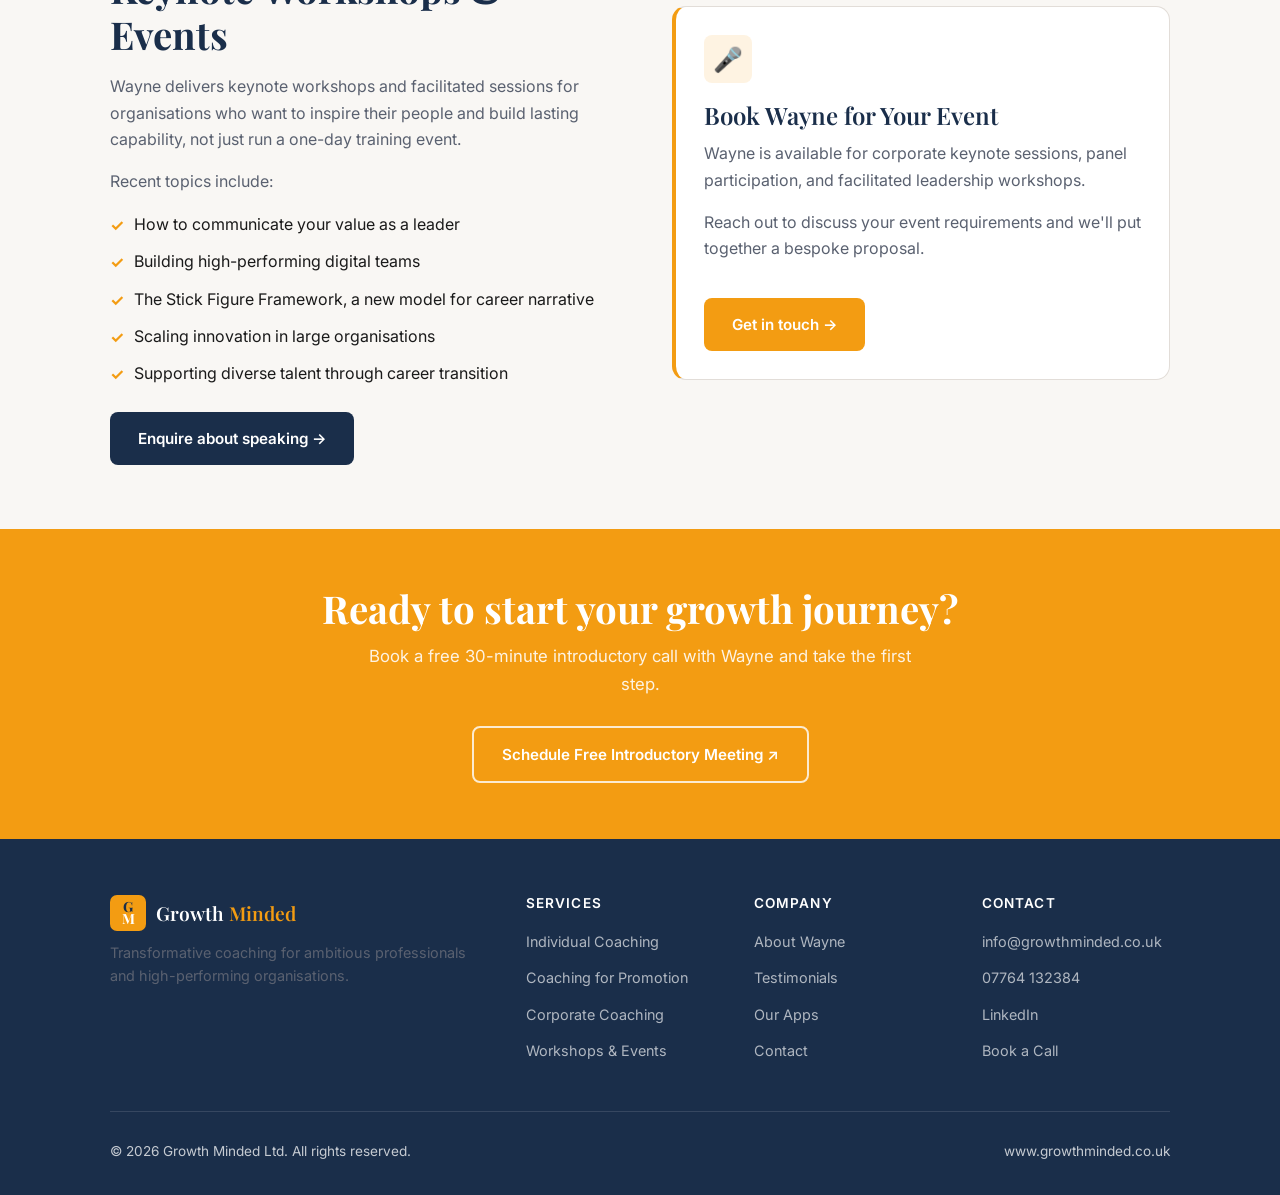
==== commit eb5d6a9a: "Update about page hero description Co-Authored-By: Claude Sonnet 4.6 <noreply@anthropic.com>" ====
--- a/about.html
+++ b/about.html
@@ -41,7 +41,7 @@
     <div class="container">
       <span class="tag">A Passion for Developing People</span>
       <h1>About Wayne Peacock</h1>
-      <p>30+ years of digital leadership, transformation, and a deep commitment to helping others grow.</p>
+      <p>30+ years of digital leadership and transformation experience, combined with a deep commitment to helping others grow.</p>
     </div>
   </div>
 
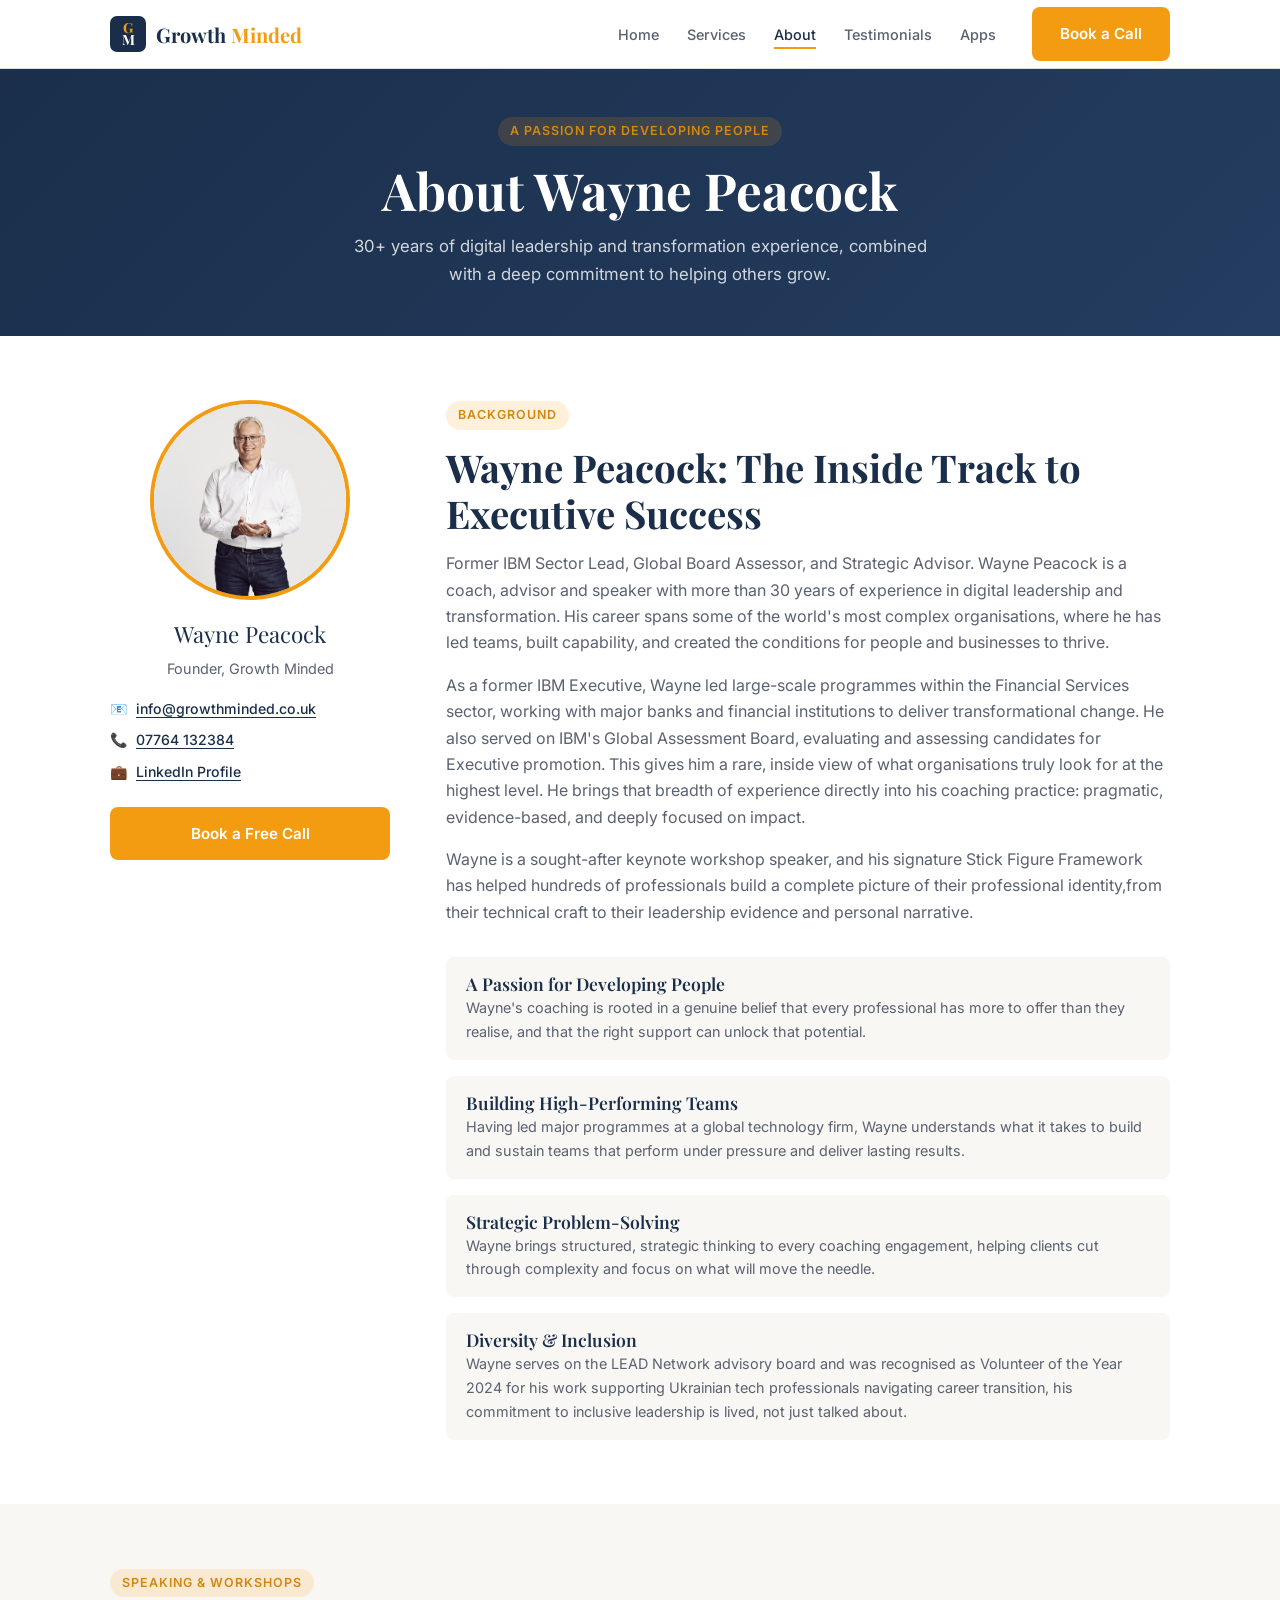
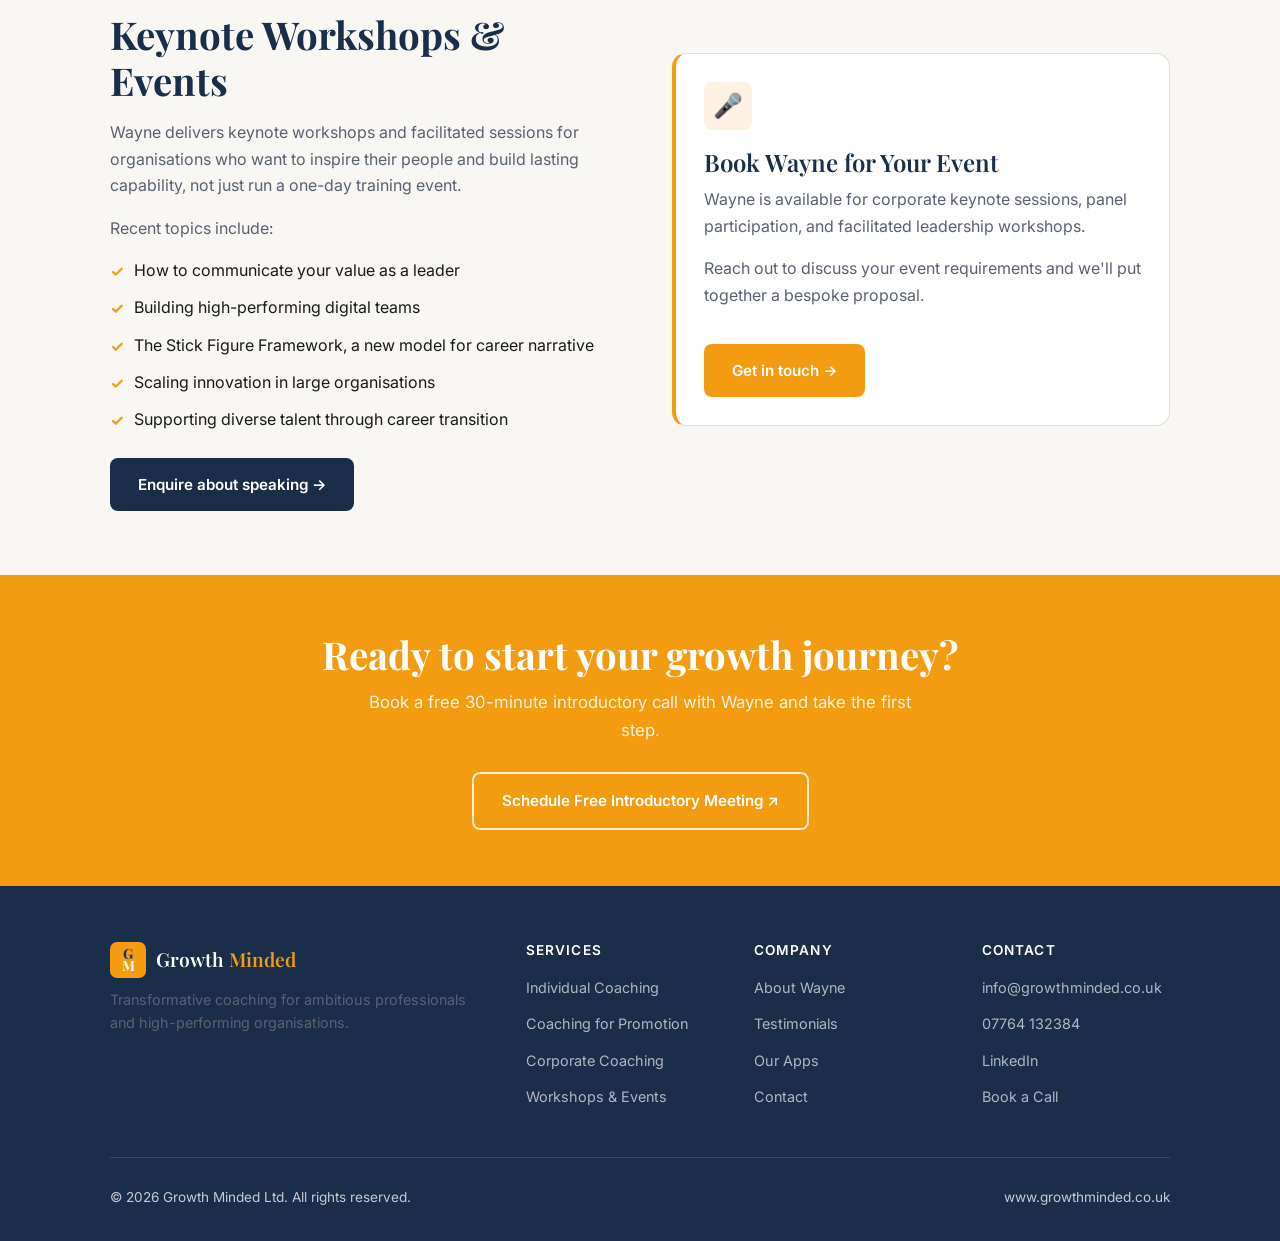
==== commit ef056fab: "Update about page background section heading and intro Co-Authored-By: Claude Sonnet 4.6 <noreply@an" ====
--- a/about.html
+++ b/about.html
@@ -71,8 +71,8 @@
 
         <div>
           <span class="tag">Background</span>
-          <h2>A career built on developing people</h2>
-          <p style="margin-top:14px">Wayne Peacock is a coach, advisor and speaker with more than 30 years of experience in digital leadership and transformation. His career spans some of the world's most complex organisations, where he has led teams, built capability, and created the conditions for people and businesses to thrive.</p>
+          <h2>Wayne Peacock: The Inside Track to Executive Success</h2>
+          <p style="margin-top:14px">Former IBM Sector Lead, Global Board Assessor, and Strategic Advisor. Wayne Peacock is a coach, advisor and speaker with more than 30 years of experience in digital leadership and transformation. His career spans some of the world's most complex organisations, where he has led teams, built capability, and created the conditions for people and businesses to thrive.</p>
 
           <p style="margin-top:16px">As a former IBM Executive, Wayne led large-scale programmes within the Financial Services sector, working with major banks and financial institutions to deliver transformational change. He also served on IBM's Global Assessment Board, evaluating and assessing candidates for Executive promotion. This gives him a rare, inside view of what organisations truly look for at the highest level. He brings that breadth of experience directly into his coaching practice: pragmatic, evidence-based, and deeply focused on impact.</p>
 
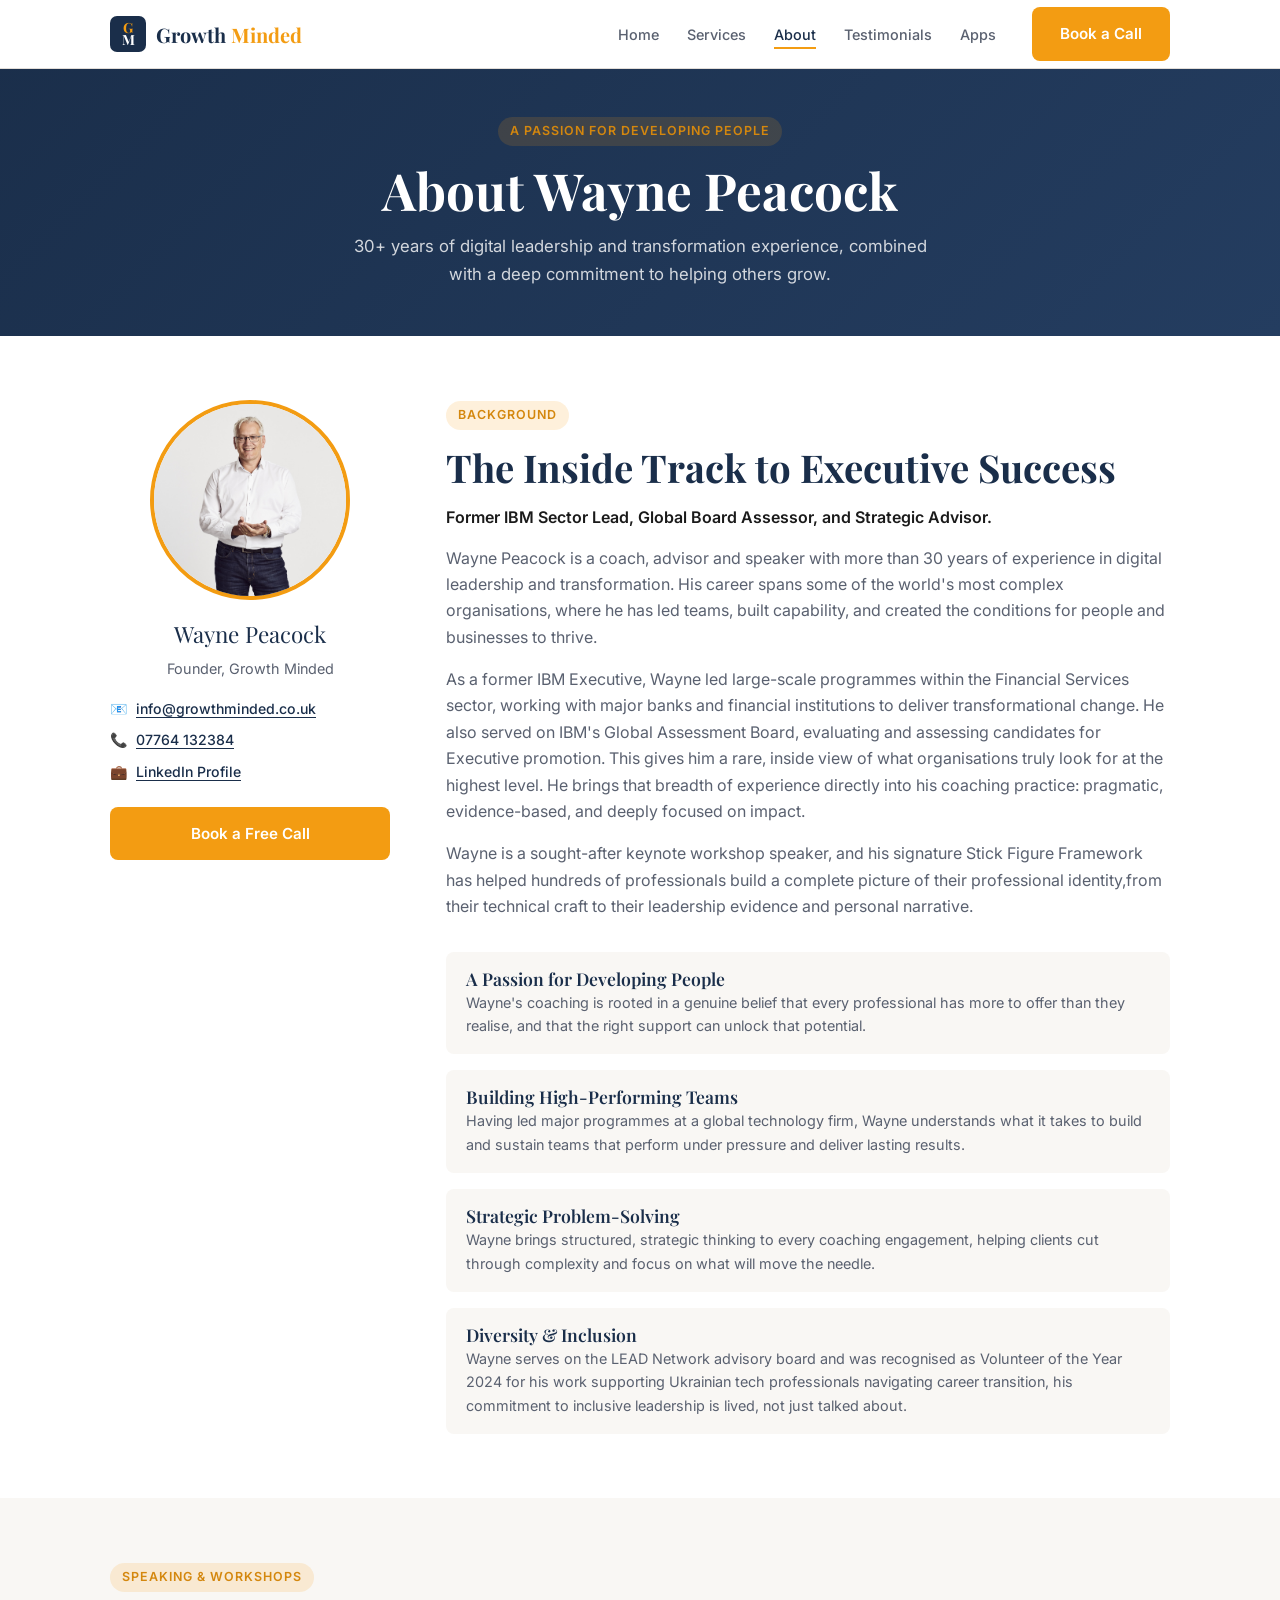
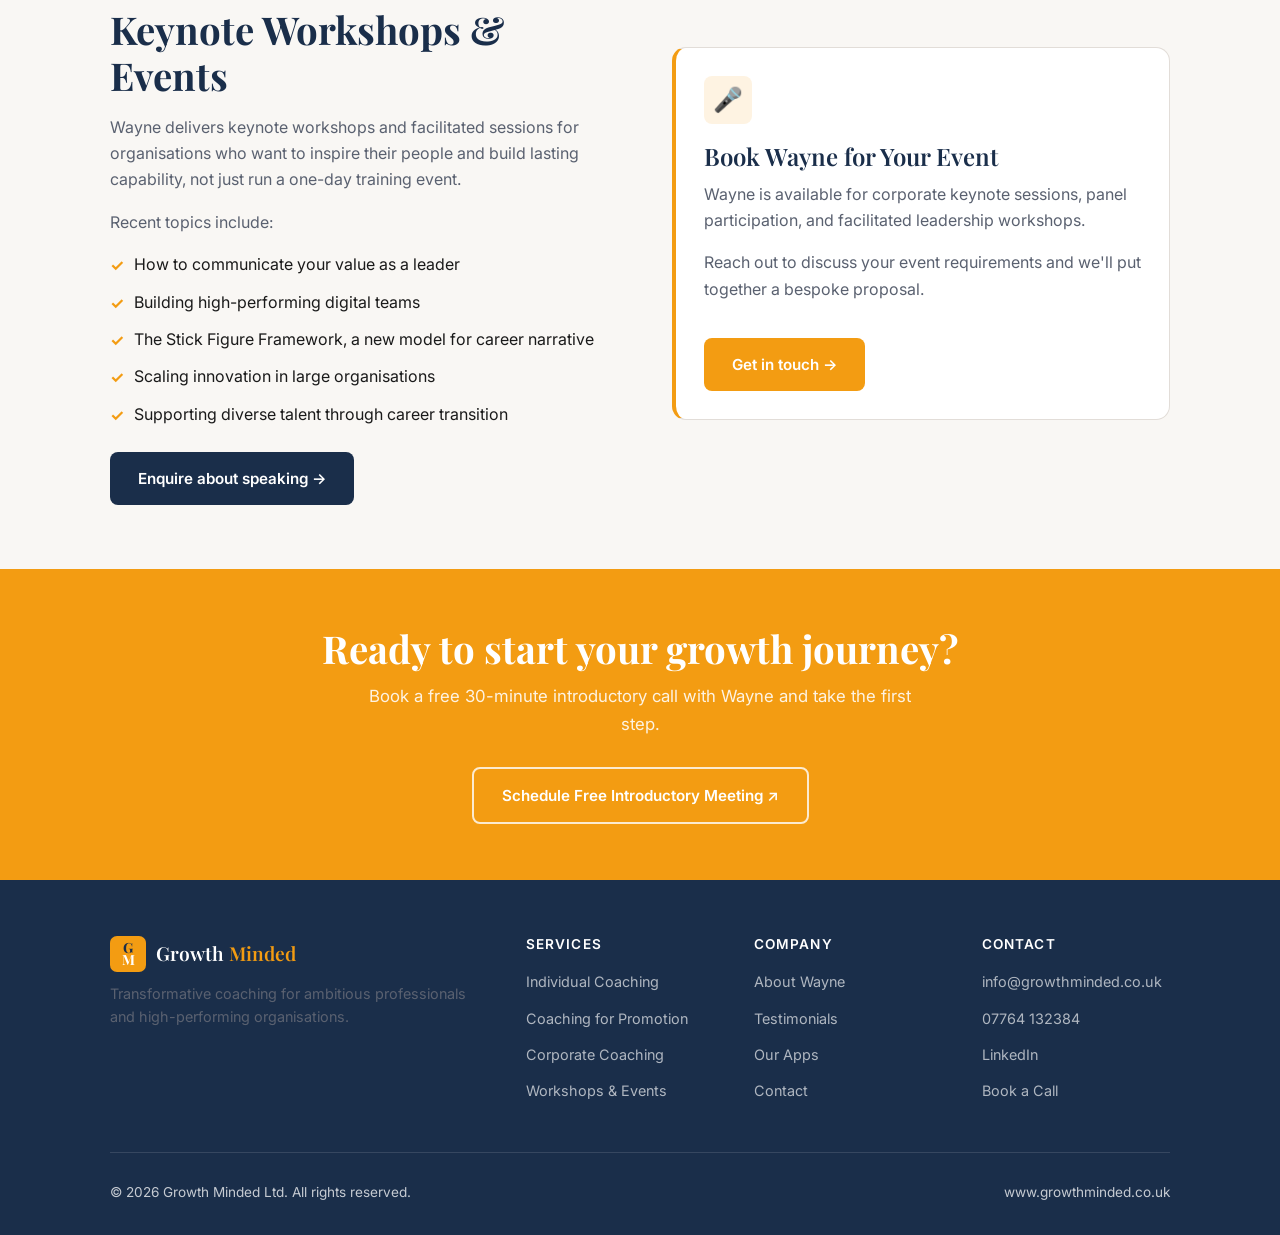
==== commit 9c49f980: "Refine about page section heading and add bold subtitle Co-Authored-By: Claude Sonnet 4.6 <noreply@a" ====
--- a/about.html
+++ b/about.html
@@ -71,8 +71,9 @@
 
         <div>
           <span class="tag">Background</span>
-          <h2>Wayne Peacock: The Inside Track to Executive Success</h2>
-          <p style="margin-top:14px">Former IBM Sector Lead, Global Board Assessor, and Strategic Advisor. Wayne Peacock is a coach, advisor and speaker with more than 30 years of experience in digital leadership and transformation. His career spans some of the world's most complex organisations, where he has led teams, built capability, and created the conditions for people and businesses to thrive.</p>
+          <h2>The Inside Track to Executive Success</h2>
+          <p style="margin-top:14px"><strong>Former IBM Sector Lead, Global Board Assessor, and Strategic Advisor.</strong></p>
+          <p style="margin-top:14px">Wayne Peacock is a coach, advisor and speaker with more than 30 years of experience in digital leadership and transformation. His career spans some of the world's most complex organisations, where he has led teams, built capability, and created the conditions for people and businesses to thrive.</p>
 
           <p style="margin-top:16px">As a former IBM Executive, Wayne led large-scale programmes within the Financial Services sector, working with major banks and financial institutions to deliver transformational change. He also served on IBM's Global Assessment Board, evaluating and assessing candidates for Executive promotion. This gives him a rare, inside view of what organisations truly look for at the highest level. He brings that breadth of experience directly into his coaching practice: pragmatic, evidence-based, and deeply focused on impact.</p>
 
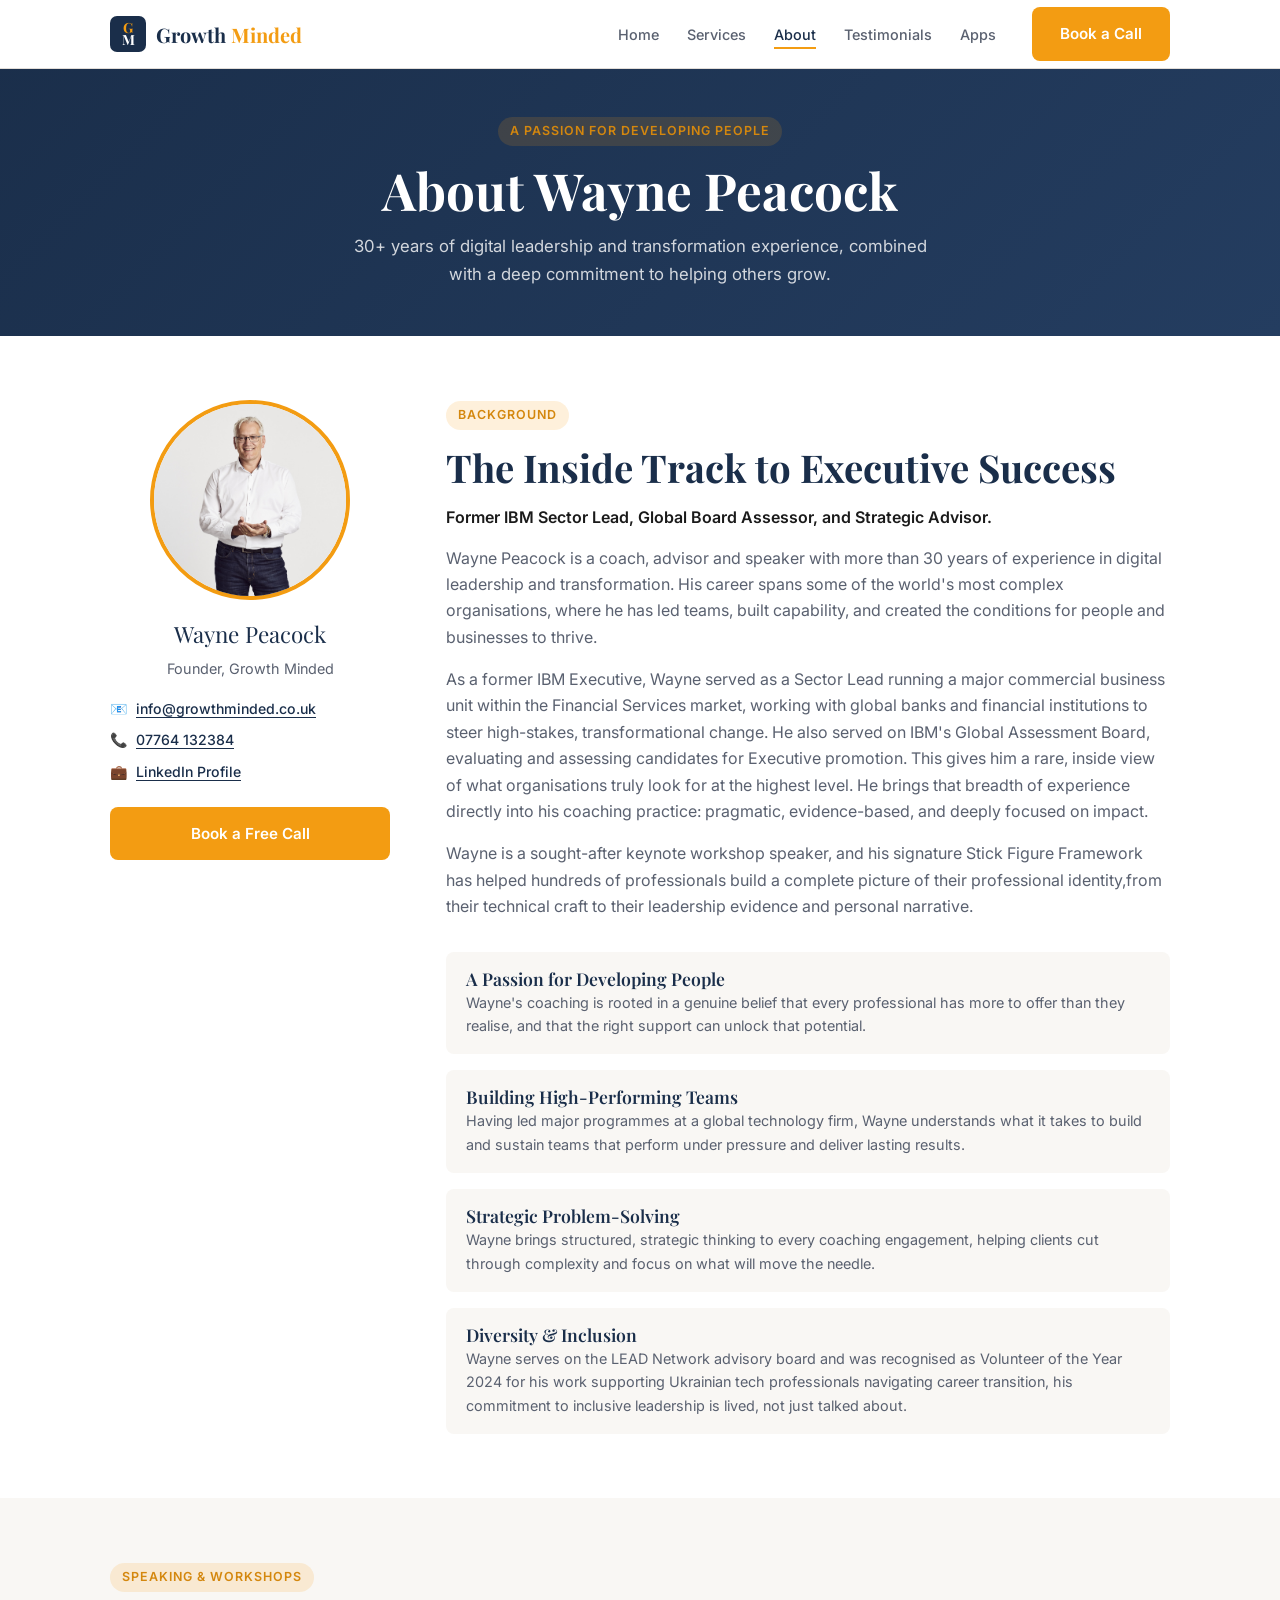
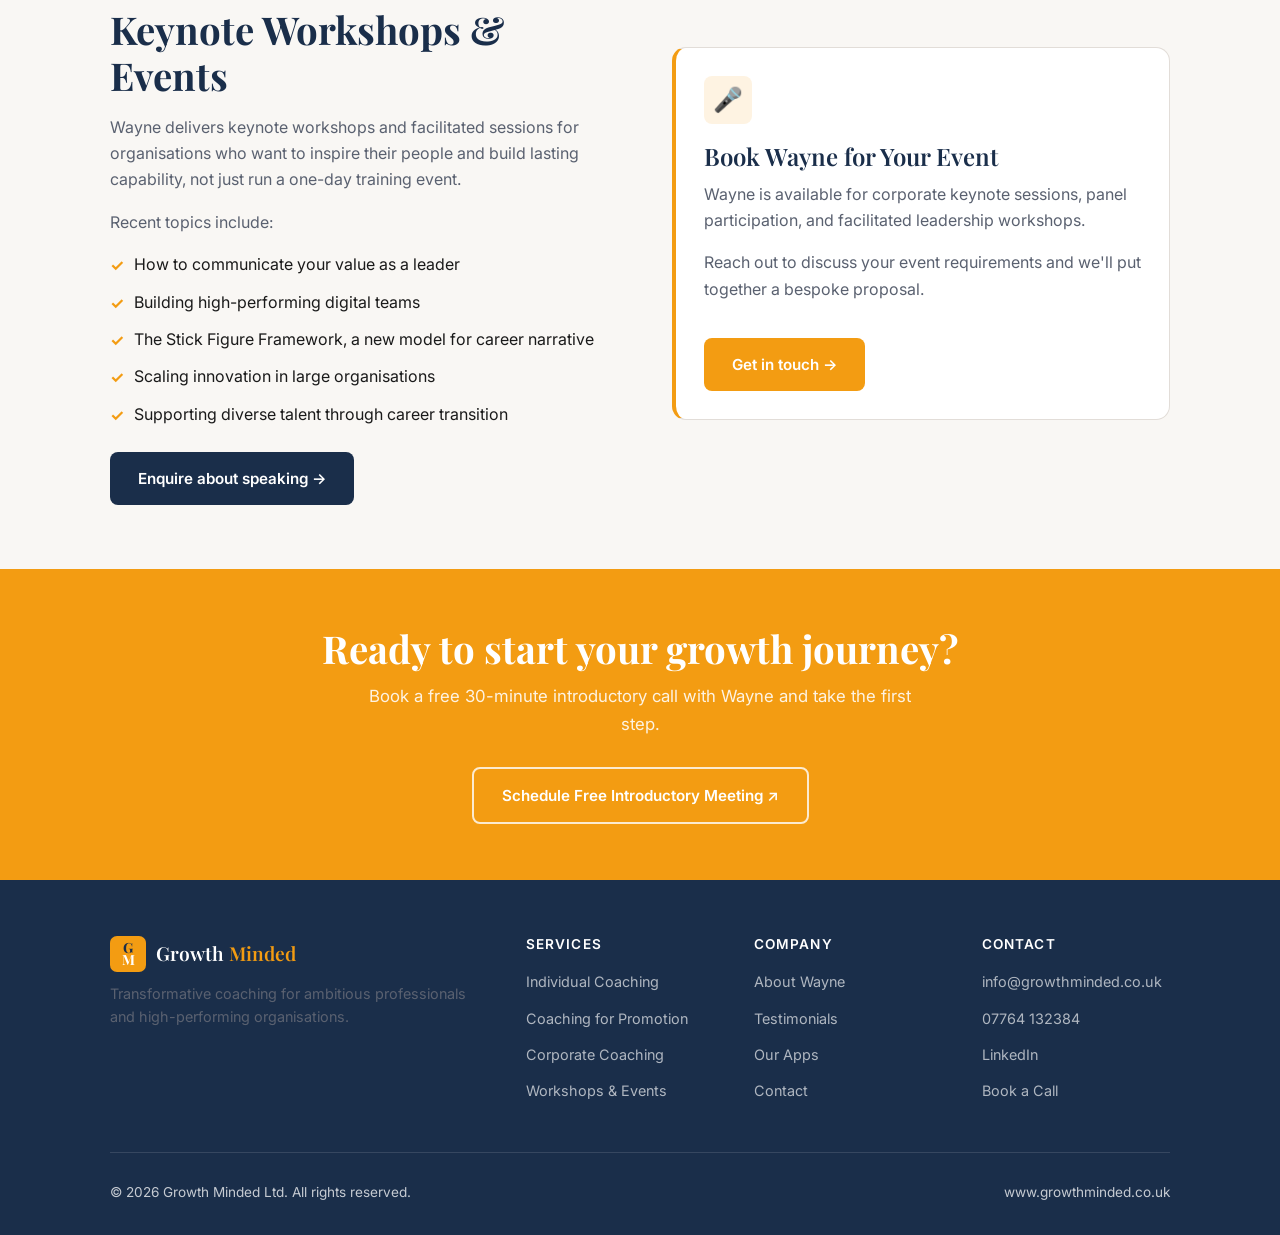
==== commit fc84f3ae: "Update about page IBM Financial Services description Co-Authored-By: Claude Sonnet 4.6 <noreply@anth" ====
--- a/about.html
+++ b/about.html
@@ -75,7 +75,7 @@
           <p style="margin-top:14px"><strong>Former IBM Sector Lead, Global Board Assessor, and Strategic Advisor.</strong></p>
           <p style="margin-top:14px">Wayne Peacock is a coach, advisor and speaker with more than 30 years of experience in digital leadership and transformation. His career spans some of the world's most complex organisations, where he has led teams, built capability, and created the conditions for people and businesses to thrive.</p>
 
-          <p style="margin-top:16px">As a former IBM Executive, Wayne led large-scale programmes within the Financial Services sector, working with major banks and financial institutions to deliver transformational change. He also served on IBM's Global Assessment Board, evaluating and assessing candidates for Executive promotion. This gives him a rare, inside view of what organisations truly look for at the highest level. He brings that breadth of experience directly into his coaching practice: pragmatic, evidence-based, and deeply focused on impact.</p>
+          <p style="margin-top:16px">As a former IBM Executive, Wayne served as a Sector Lead running a major commercial business unit within the Financial Services market, working with global banks and financial institutions to steer high-stakes, transformational change. He also served on IBM's Global Assessment Board, evaluating and assessing candidates for Executive promotion. This gives him a rare, inside view of what organisations truly look for at the highest level. He brings that breadth of experience directly into his coaching practice: pragmatic, evidence-based, and deeply focused on impact.</p>
 
           <p style="margin-top:16px">Wayne is a sought-after keynote workshop speaker, and his signature Stick Figure Framework has helped hundreds of professionals build a complete picture of their professional identity,from their technical craft to their leadership evidence and personal narrative.</p>
 
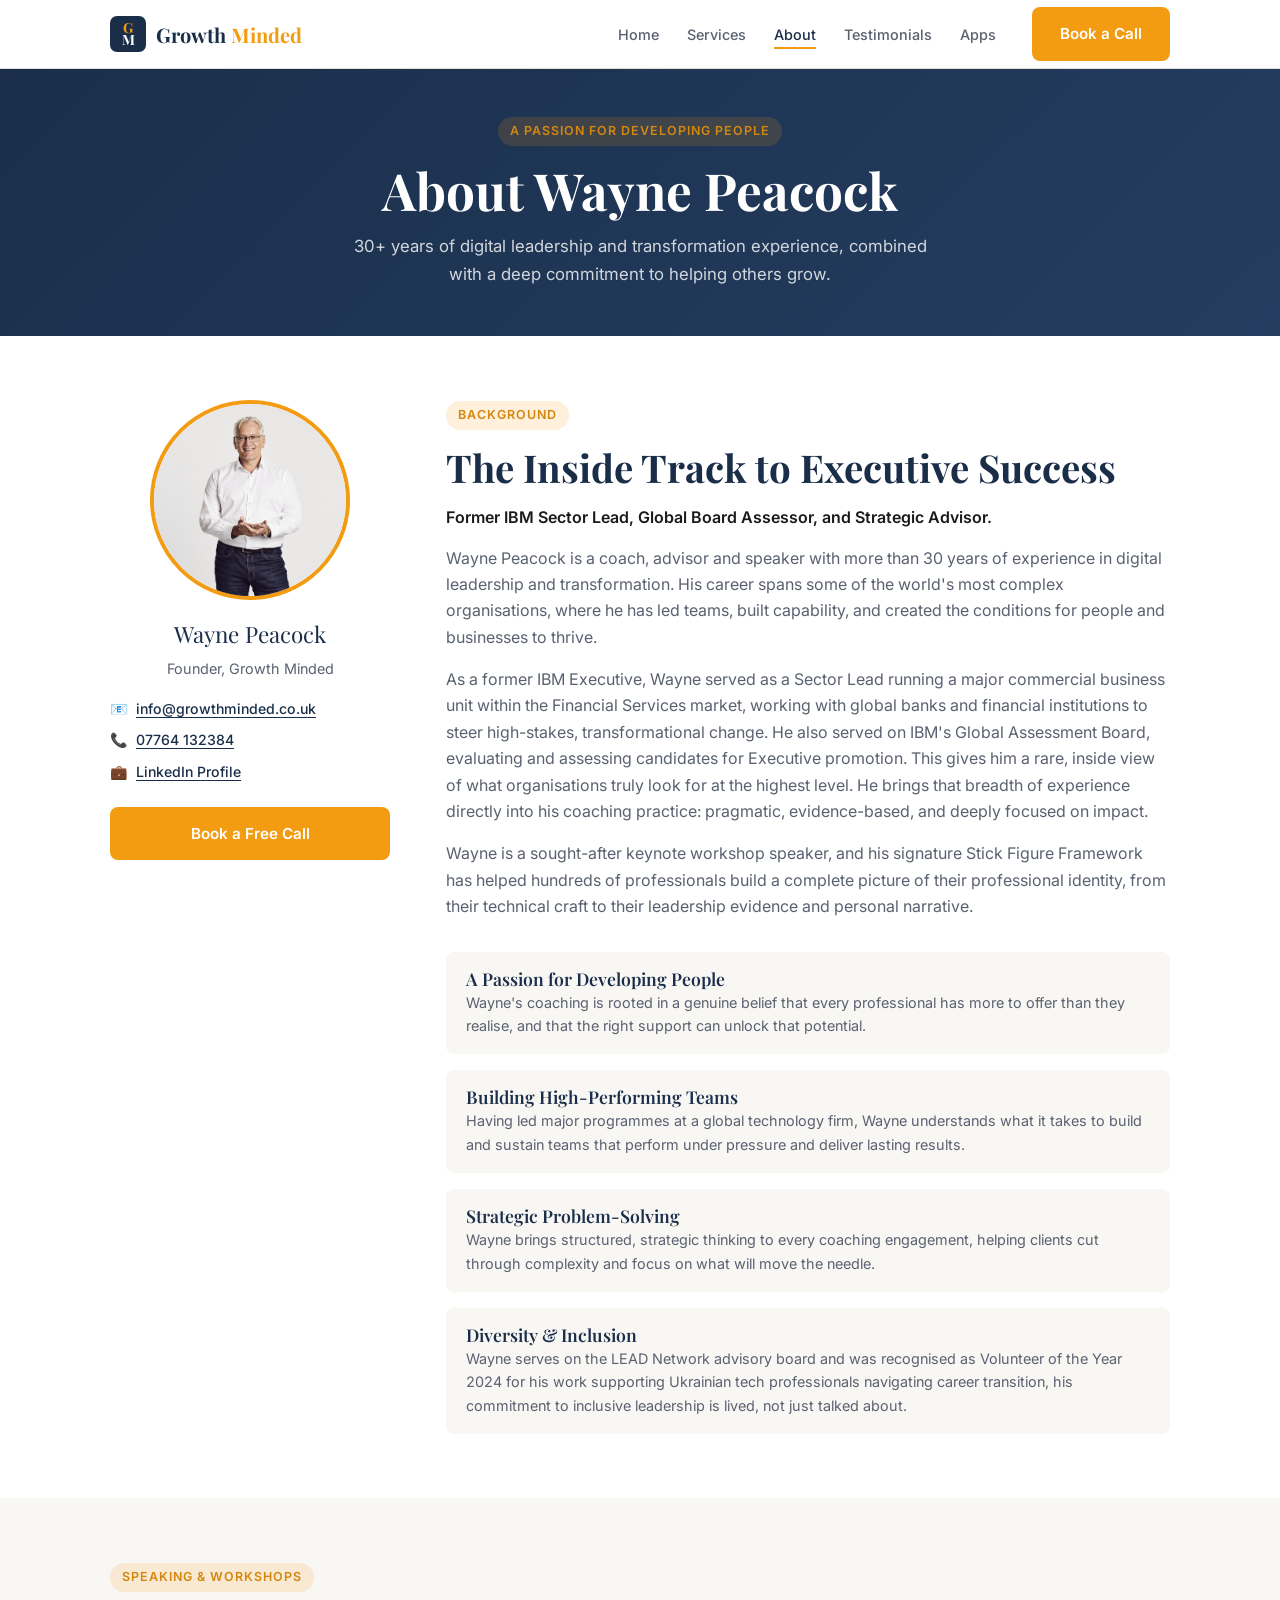
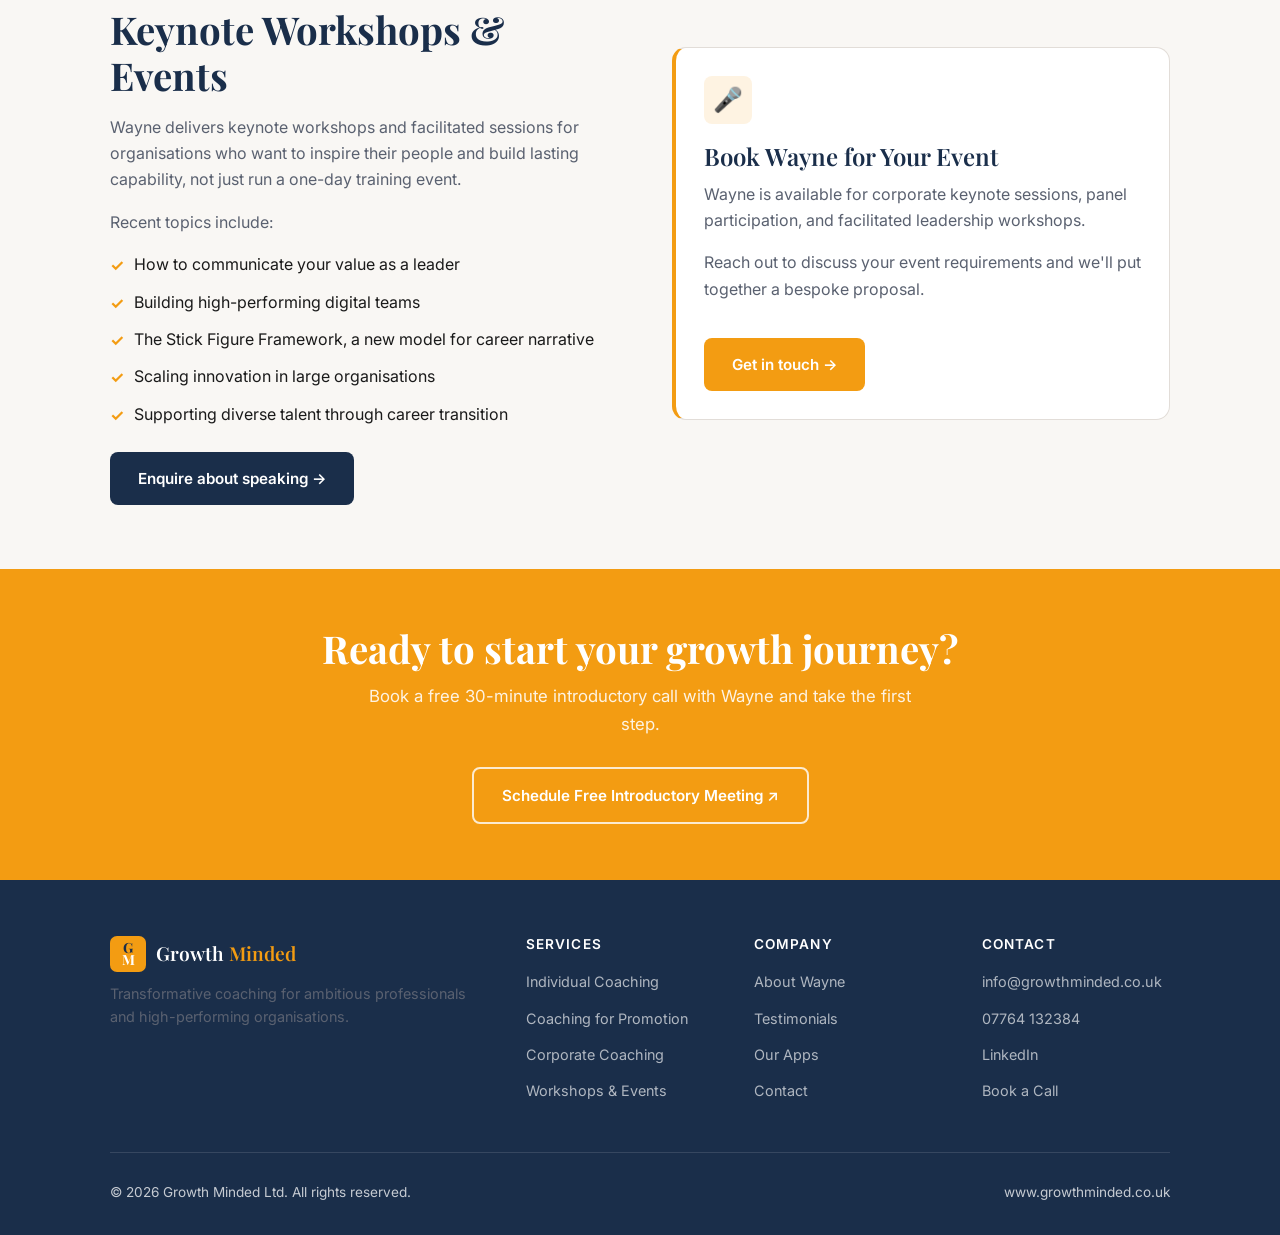
==== commit c49f88d8: "Fix missing space after comma in about page Co-Authored-By: Claude Sonnet 4.6 <noreply@anthropic.com" ====
--- a/about.html
+++ b/about.html
@@ -77,7 +77,7 @@
 
           <p style="margin-top:16px">As a former IBM Executive, Wayne served as a Sector Lead running a major commercial business unit within the Financial Services market, working with global banks and financial institutions to steer high-stakes, transformational change. He also served on IBM's Global Assessment Board, evaluating and assessing candidates for Executive promotion. This gives him a rare, inside view of what organisations truly look for at the highest level. He brings that breadth of experience directly into his coaching practice: pragmatic, evidence-based, and deeply focused on impact.</p>
 
-          <p style="margin-top:16px">Wayne is a sought-after keynote workshop speaker, and his signature Stick Figure Framework has helped hundreds of professionals build a complete picture of their professional identity,from their technical craft to their leadership evidence and personal narrative.</p>
+          <p style="margin-top:16px">Wayne is a sought-after keynote workshop speaker, and his signature Stick Figure Framework has helped hundreds of professionals build a complete picture of their professional identity, from their technical craft to their leadership evidence and personal narrative.</p>
 
           <div class="values-list" style="margin-top:32px">
             <div class="value-item">
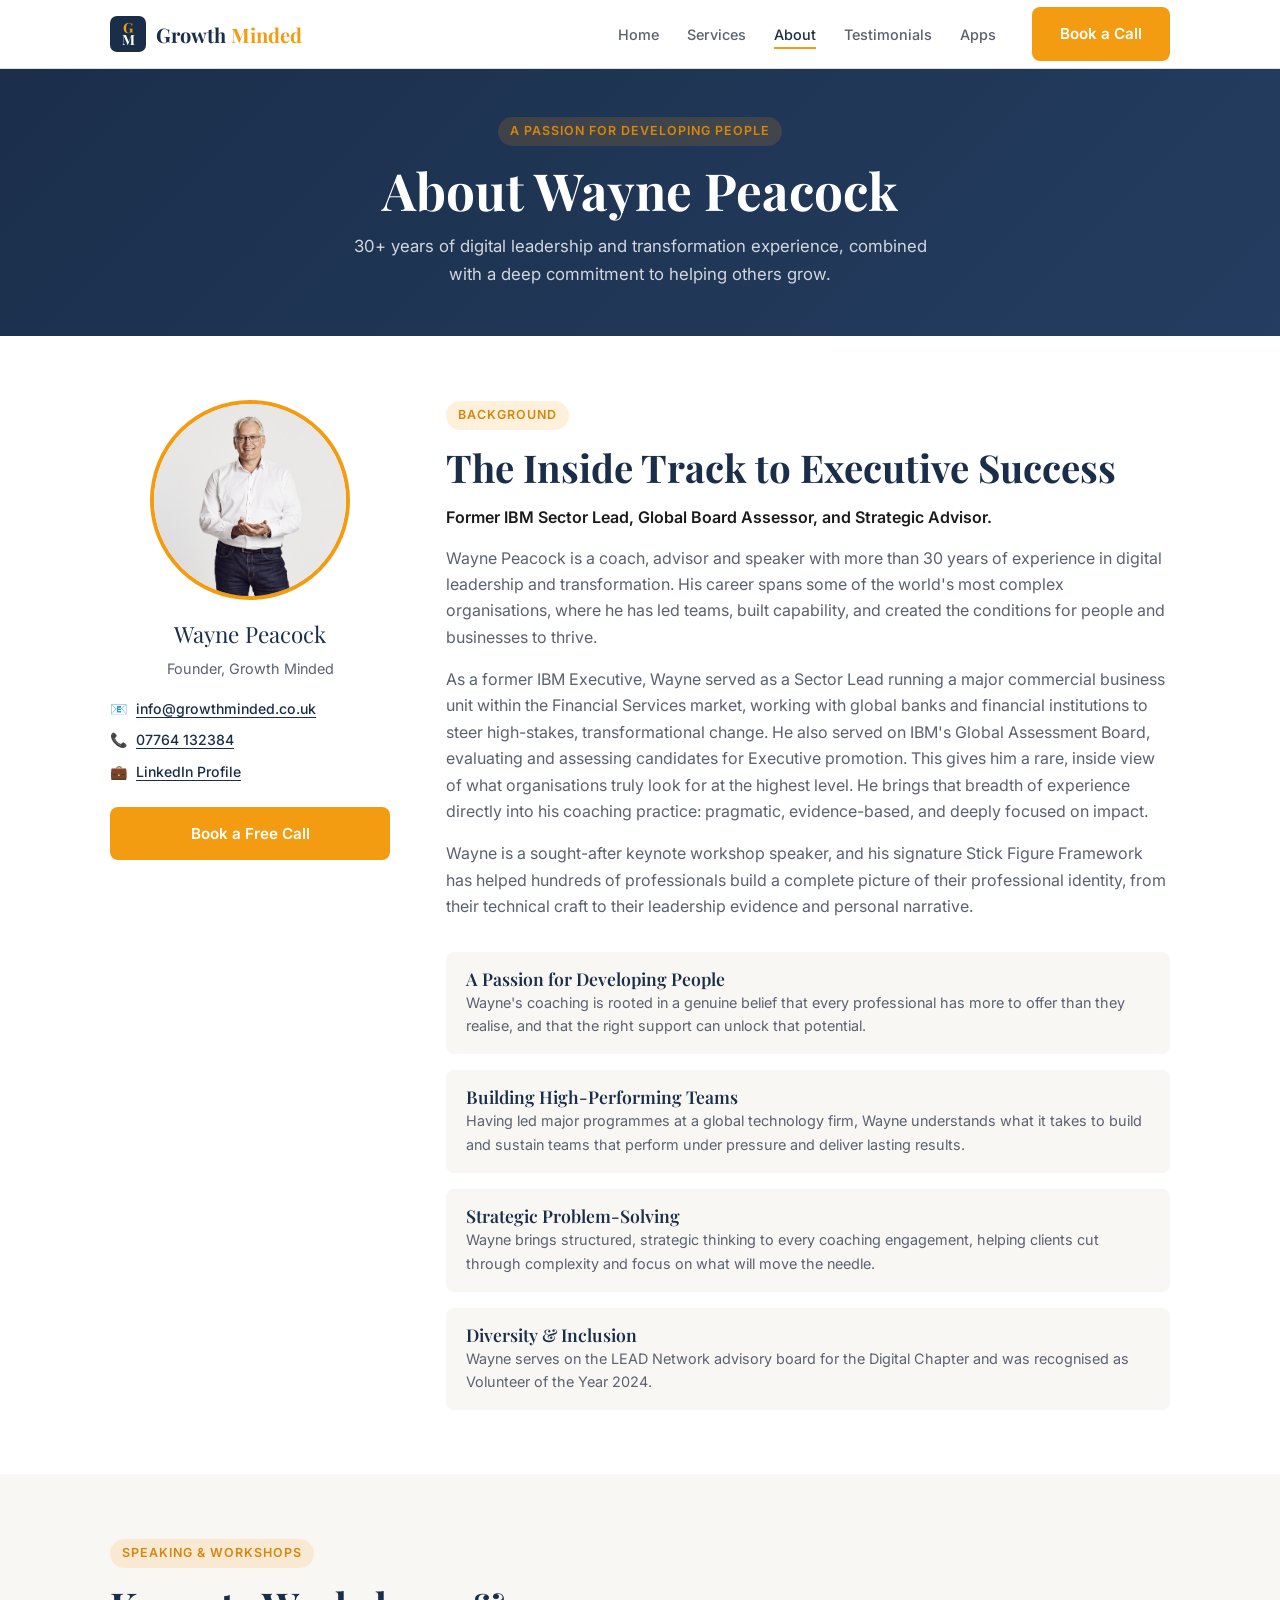
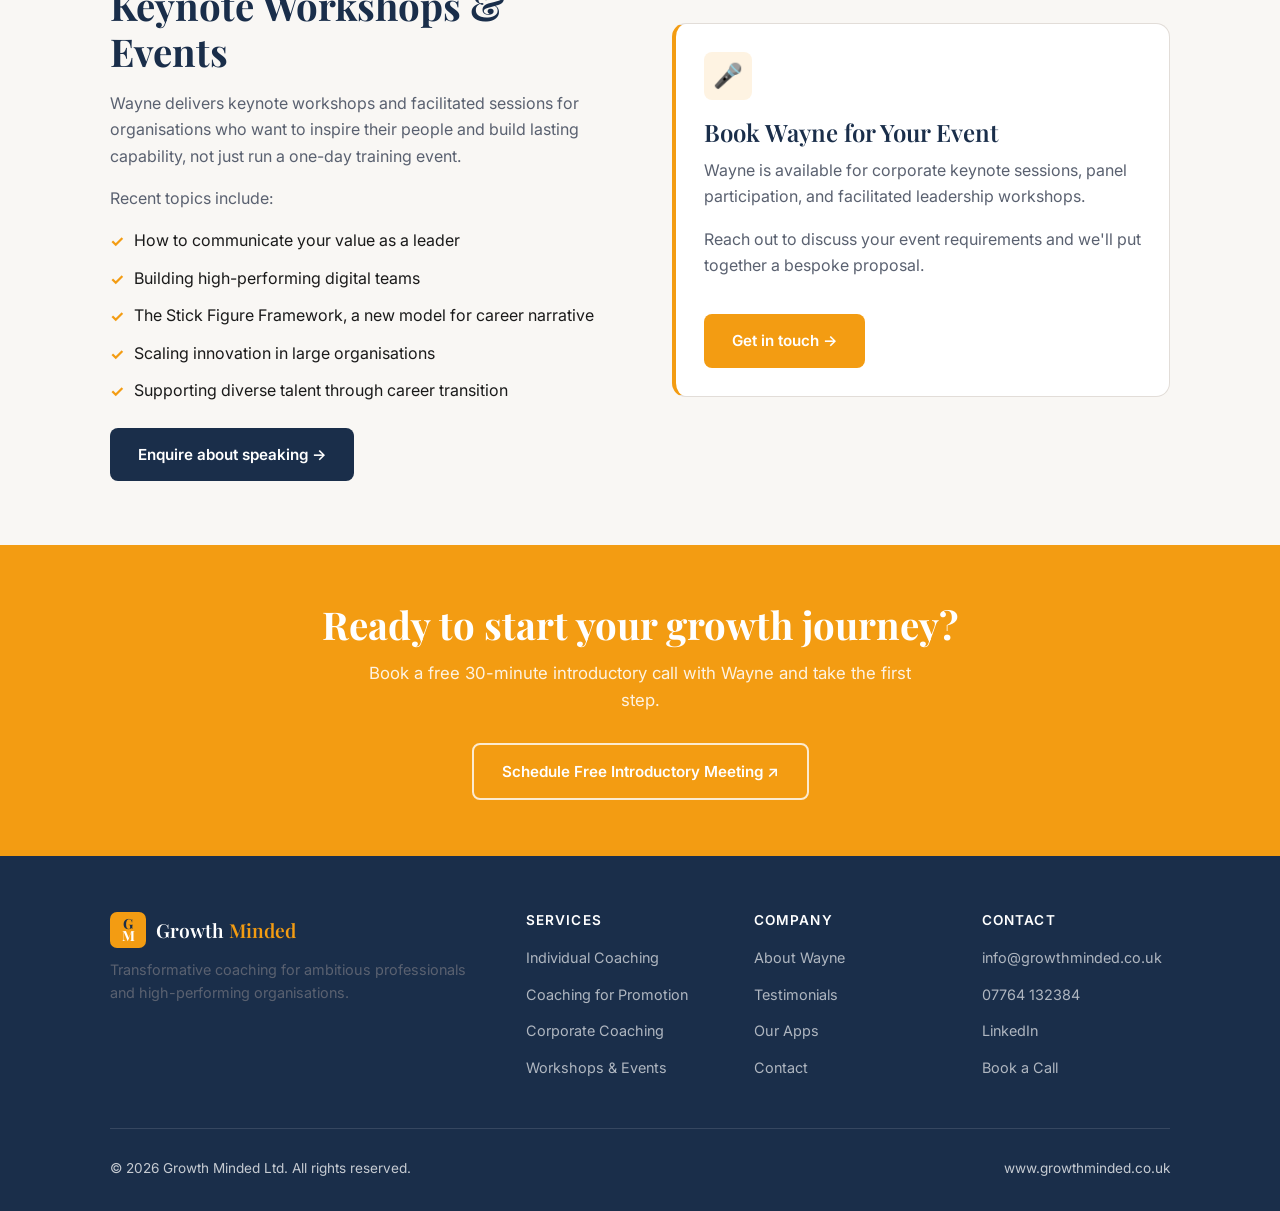
==== commit a41079da: "Update LEAD Network description on about page Co-Authored-By: Claude Sonnet 4.6 <noreply@anthropic.c" ====
--- a/about.html
+++ b/about.html
@@ -101,7 +101,7 @@
             <div class="value-item">
               <div>
                 <h4>Diversity &amp; Inclusion</h4>
-                <p>Wayne serves on the LEAD Network advisory board and was recognised as Volunteer of the Year 2024 for his work supporting Ukrainian tech professionals navigating career transition, his commitment to inclusive leadership is lived, not just talked about.</p>
+                <p>Wayne serves on the LEAD Network advisory board for the Digital Chapter and was recognised as Volunteer of the Year 2024.</p>
               </div>
             </div>
           </div>
